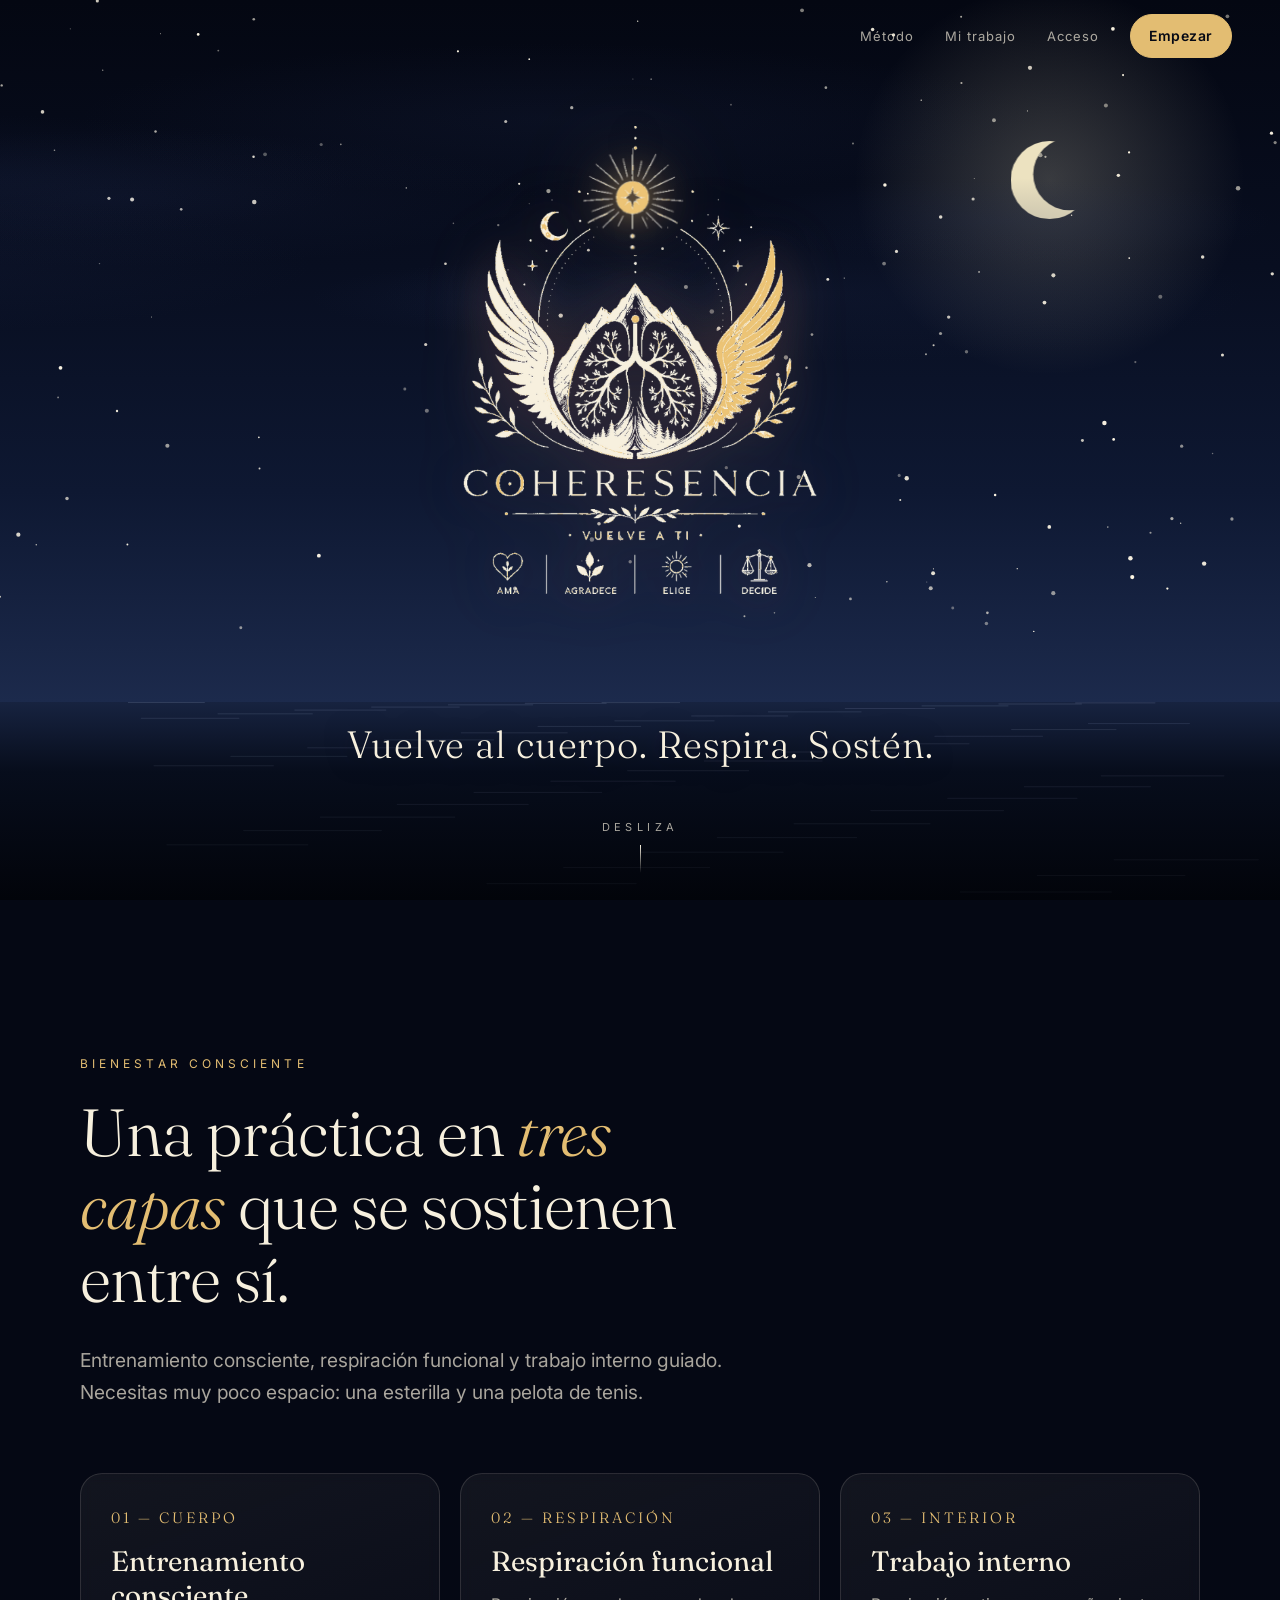
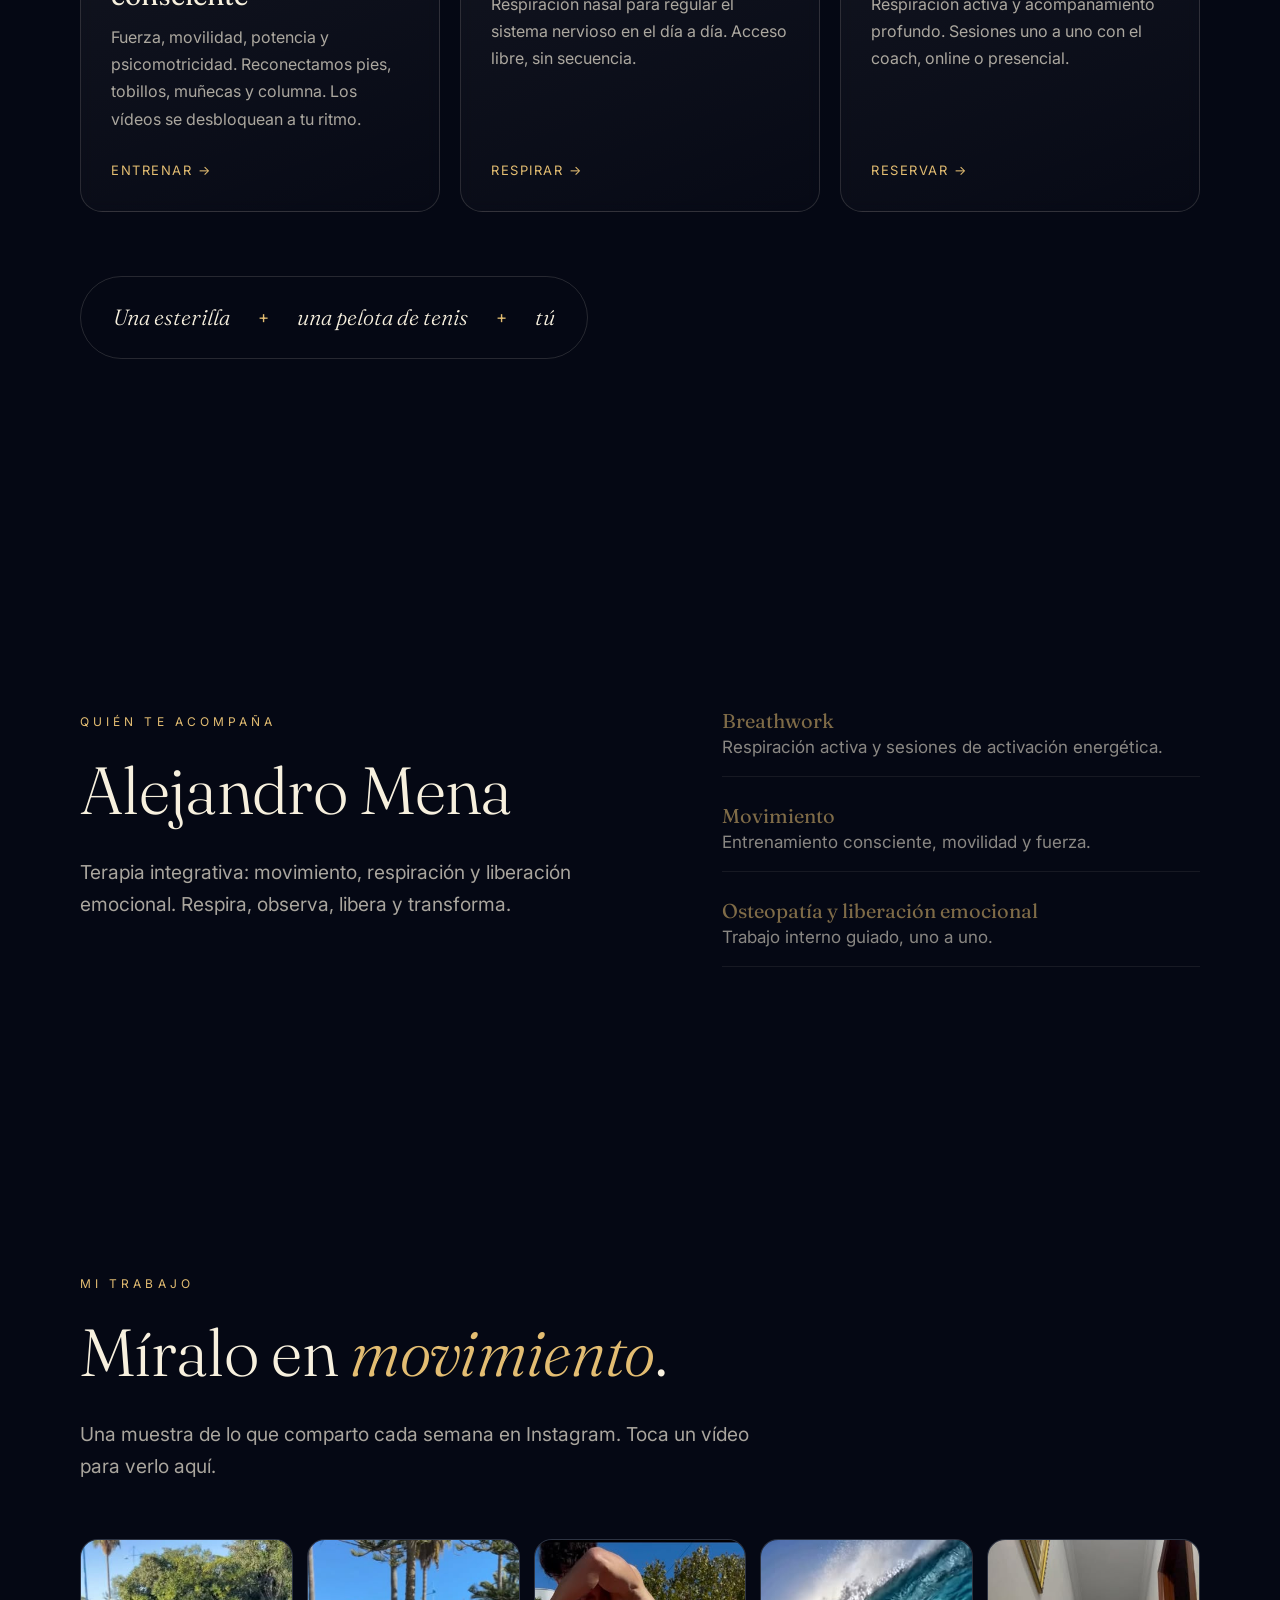
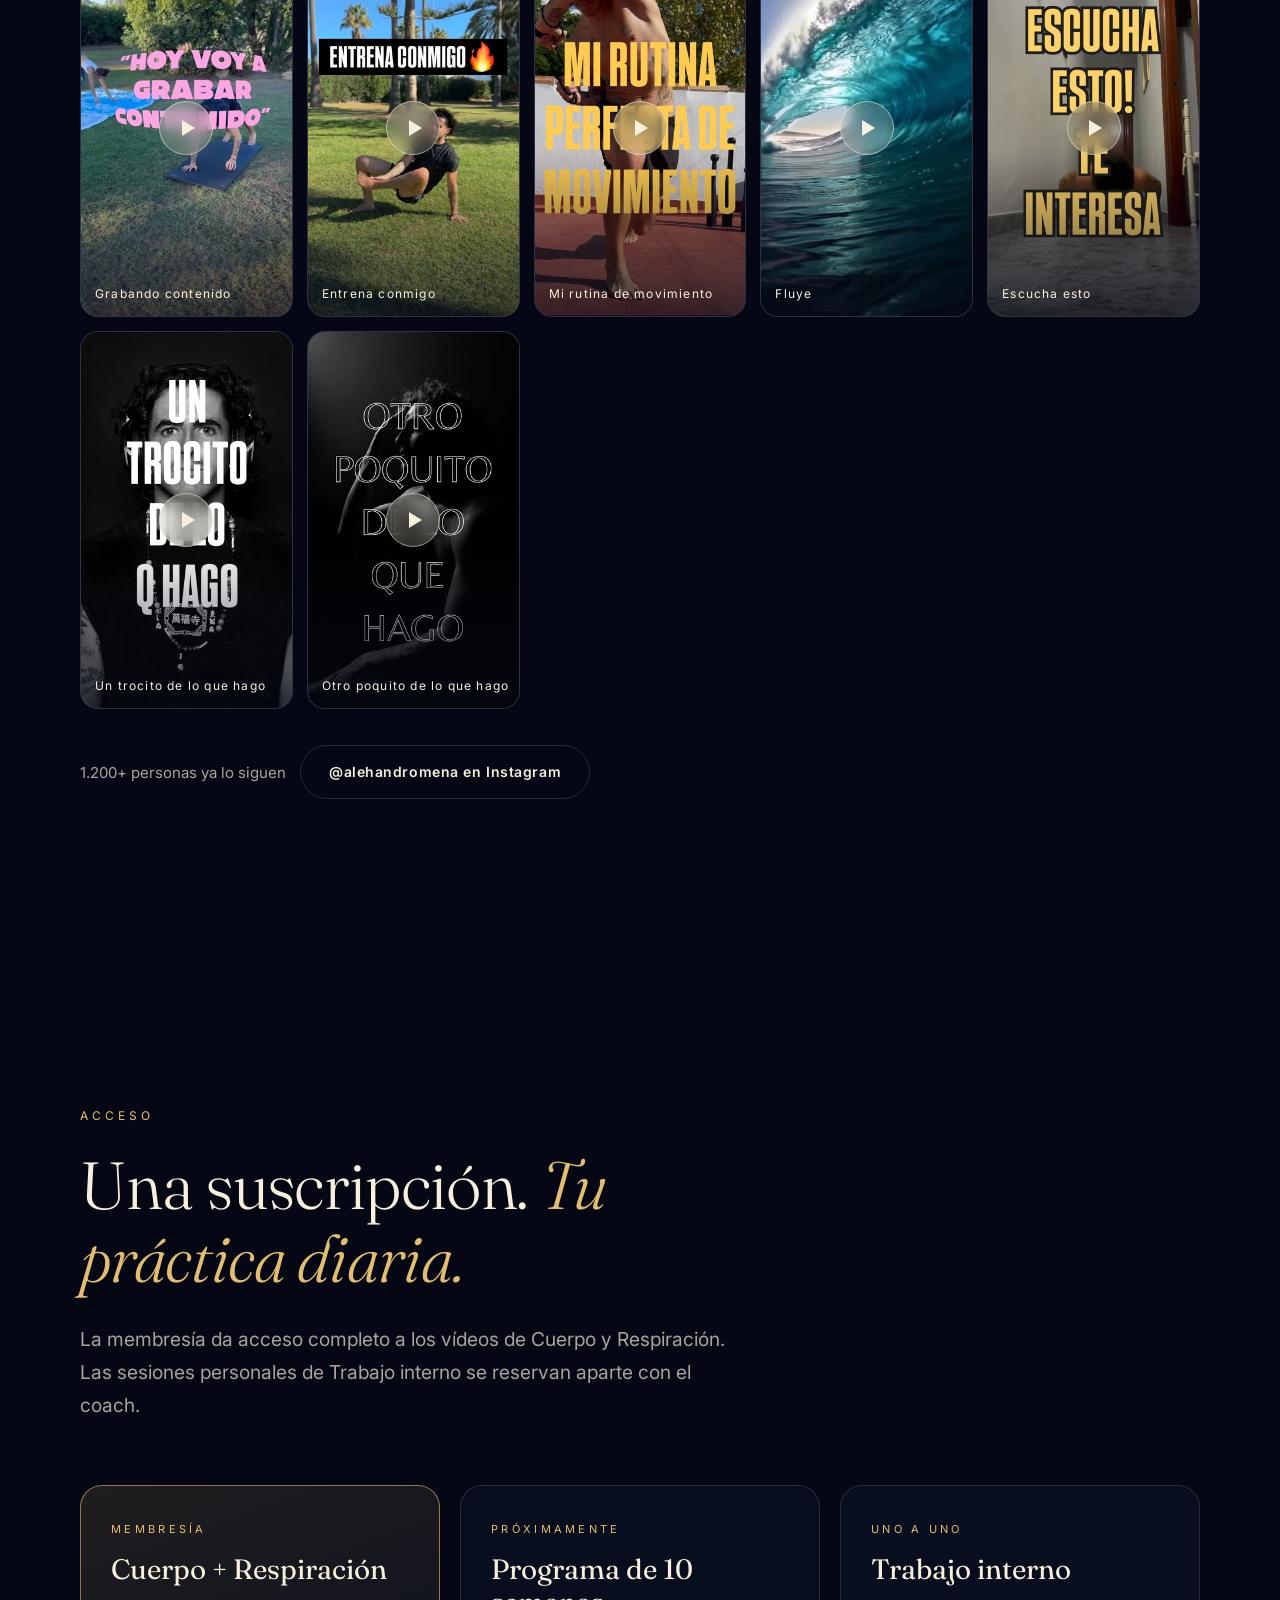
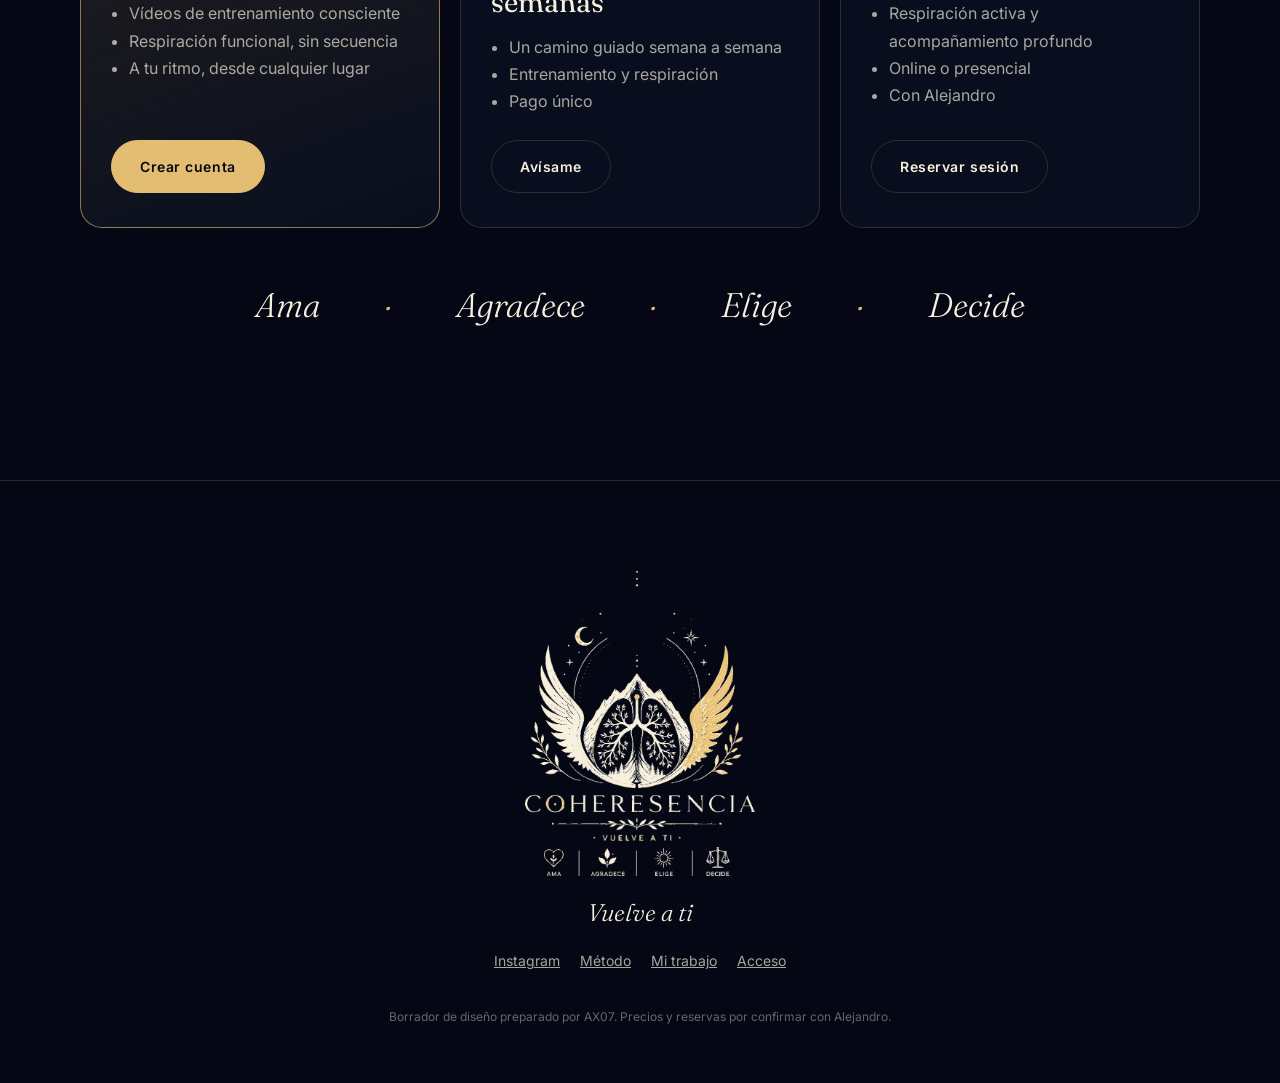
==== index.html @ 92cf07bf "Coheresencia landing page: night-to-sunrise hero, guiding star, reels, plans Co-Authored-By: Claude " ====
<!doctype html>
<html lang="es">
<head>
<meta charset="utf-8">
<meta name="viewport" content="width=device-width,initial-scale=1">
<title>COHERESENCIA · Movimiento, respiración y trabajo interno</title>
<meta name="description" content="Vuelve al cuerpo. Respira. Sostén. Una práctica integral en tres capas: entrenamiento consciente, respiración funcional y trabajo interno guiado, con Alejandro Mena.">
<meta property="og:title" content="COHERESENCIA · Vuelve a ti">
<meta property="og:description" content="Entrenamiento consciente, respiración funcional y trabajo interno guiado. Online y presencial.">
<meta property="og:image" content="media/logo.png">
<meta name="theme-color" content="#050814">
<link rel="icon" href="media/logo.png">
<link rel="preconnect" href="https://fonts.googleapis.com">
<link rel="preconnect" href="https://fonts.gstatic.com" crossorigin>
<link href="https://fonts.googleapis.com/css2?family=Fraunces:opsz,wght@9..144,300;9..144,400;9..144,500&family=Inter:wght@400;500;600&display=swap" rel="stylesheet">
<style>
:root{
  --ink:#050814; --ink2:#0c1428; --cream:#f7f0de; --mute:rgba(247,240,222,.68);
  --gold:#e3bd72; --sage:#8fa07a; --line:rgba(247,240,222,.14);
  --serif:'Fraunces',Georgia,serif; --sans:'Inter',system-ui,sans-serif;
}
*{box-sizing:border-box;margin:0}
html{scroll-behavior:smooth}
body{background:var(--ink);color:var(--cream);font:400 17px/1.7 var(--sans);-webkit-font-smoothing:antialiased}
a{color:inherit}
img{max-width:100%;display:block}
body::before{content:"";position:fixed;inset:0;z-index:-1;pointer-events:none;background:linear-gradient(rgba(5,8,20,0),rgba(5,8,20,.6) 62%,rgba(5,8,20,.8));opacity:var(--scrim,0)}
#sky{position:fixed;inset:0;width:100%;height:100%;z-index:-2;display:block}

/* ---------- header ---------- */
header{position:fixed;inset:0 0 auto 0;z-index:30;height:72px;display:flex;align-items:center;justify-content:flex-end;padding:0 clamp(16px,4vw,48px)}
header::before{content:"";position:absolute;inset:0 0 -80px 0;background:linear-gradient(rgba(5,8,20,.9),rgba(5,8,20,.72) 55%,rgba(5,8,20,0));opacity:var(--hd,0);pointer-events:none}
nav{position:relative;display:flex;gap:clamp(14px,2.4vw,34px);align-items:center;opacity:var(--hd,0);pointer-events:none}
.scrolled nav{pointer-events:auto}
nav a{font-size:13px;letter-spacing:.08em;text-decoration:none;color:var(--mute);transition:color .2s}
nav a:hover{color:var(--cream)}
nav .btn{color:var(--ink);padding:9px 18px}
.btn{display:inline-block;background:var(--gold);color:var(--ink);font-weight:600;font-size:14px;letter-spacing:.04em;padding:14px 28px;border-radius:99px;text-decoration:none;border:1px solid var(--gold);transition:transform .25s,background .25s}
.btn:hover{transform:translateY(-2px);background:#f0cf8c}
.btn.ghost{background:transparent;color:var(--cream);border-color:var(--line)}
.btn.ghost:hover{border-color:var(--cream);background:rgba(247,240,222,.06)}

/* ---------- the guiding star ---------- */
#roadmap{position:absolute;left:0;top:0;z-index:44;pointer-events:none}
#star{position:fixed;left:0;top:0;width:100px;height:100px;z-index:45;pointer-events:none;will-change:transform}
#star .core{width:100%;height:100%;filter:drop-shadow(0 0 14px rgba(255,205,120,.65)) drop-shadow(0 0 40px rgba(255,190,100,.35));animation:spin 90s linear infinite}
#star img{width:100%;height:100%}
@keyframes spin{to{transform:rotate(360deg)}}
#star[data-mode=breathe] .core{animation:sbreathe 4.6s ease-in-out infinite}
@keyframes sbreathe{0%,100%{transform:scale(.8);opacity:.8}50%{transform:scale(1.22);opacity:1}}
#star[data-mode=move] .core{animation:smove 2.6s ease-in-out infinite}
@keyframes smove{0%,100%{transform:translate(0,0) rotate(0)}25%{transform:translate(14px,-12px) rotate(16deg)}50%{transform:translate(0,-20px) rotate(0)}75%{transform:translate(-14px,-10px) rotate(-16deg)}}
#star[data-mode=vibrate] .core{animation:svib .14s linear infinite}
@keyframes svib{0%{transform:translate(0,0)}25%{transform:translate(2.5px,-2px)}50%{transform:translate(-2px,2.5px)}75%{transform:translate(2px,2px)}100%{transform:translate(-2.5px,-1.5px)}}
.layer,.plan{transition:border-color .5s,transform .5s,box-shadow .6s,background .6s}
.lit{border-color:rgba(227,189,114,.8)!important;box-shadow:0 0 70px rgba(227,189,114,.28),inset 0 0 50px rgba(227,189,114,.14);background:linear-gradient(160deg,rgba(227,189,114,.16),rgba(247,240,222,.03))!important;transform:translateY(-4px)}
.bio li{transition:color .4s,border-color .4s,padding-left .4s,opacity .4s;opacity:.55}
.bio li.on{opacity:1;border-color:rgba(227,189,114,.7);padding-left:12px}
.bio .nm{display:inline-block}
.reel .pv{position:absolute;inset:0;z-index:1;width:100%;height:100%;object-fit:cover;opacity:0;transition:opacity .4s}
.reel.on .pv{opacity:1}
.reel.on img{animation:kb 3s ease-in-out infinite alternate}
@keyframes kb{from{transform:scale(1.02) translate(0,0)}to{transform:scale(1.2) translate(-3%,-4%)}}
.reel.on{border-color:rgba(227,189,114,.8);box-shadow:0 0 50px rgba(227,189,114,.25)}
/* ---------- hero: logo moves from centre to top-left ---------- */
#brand{position:fixed;left:0;top:0;z-index:40;width:520px;aspect-ratio:1;transform-origin:0 0;will-change:transform;pointer-events:none}
#brand a{pointer-events:auto;display:block}
.scrolled #brand a{cursor:pointer}
.breath{animation:breathe 6s ease-in-out infinite alternate;filter:drop-shadow(0 4px 22px rgba(30,14,48,.55)) drop-shadow(0 0 40px rgba(255,190,120,.25))}
.breath img{width:100%;height:auto}
@keyframes breathe{from{transform:scale(.97)}to{transform:scale(1.025)}}
.hero-copy{position:fixed;left:0;right:0;bottom:max(3vh,env(safe-area-inset-bottom));z-index:20;text-align:center;padding:0 24px;opacity:var(--hero,1);pointer-events:none}
.hero-copy h1{font:300 clamp(22px,3vw,38px)/1.25 var(--serif);letter-spacing:.02em;text-shadow:0 2px 24px rgba(30,14,48,.5)}
.cue{margin-top:14px;height:20px;position:relative;font-size:12px;letter-spacing:.5em;text-transform:uppercase;color:var(--mute)}
.cue span{position:absolute;inset:0;opacity:0;animation:cue 12s ease-in-out infinite}
.cue span+span{animation-delay:6s}
@keyframes cue{0%,5%{opacity:0}20%,45%{opacity:1}55%,100%{opacity:0}}
.scroll-hint{margin-top:16px;font-size:11px;letter-spacing:.4em;text-transform:uppercase;color:var(--mute)}
.scroll-hint::after{content:"";display:block;width:1px;height:28px;margin:8px auto 0;background:linear-gradient(var(--cream),transparent);animation:drip 2.4s ease-in-out infinite}
@keyframes drip{0%{transform:scaleY(0);transform-origin:top}50%{transform:scaleY(1);transform-origin:top}51%{transform-origin:bottom}100%{transform:scaleY(0);transform-origin:bottom}}
.spacer{height:100vh}

/* ---------- sections ---------- */
section{position:relative;padding:clamp(80px,12vw,160px) clamp(20px,6vw,80px)}
.wrap{max-width:1120px;margin:0 auto}
.eyebrow{font-size:12px;letter-spacing:.34em;text-transform:uppercase;color:var(--gold);margin-bottom:22px}
h2{font:300 clamp(34px,5.2vw,68px)/1.1 var(--serif);letter-spacing:-.01em;max-width:16ch}
h2 em{font-style:italic;color:var(--gold)}
.lede{margin-top:28px;max-width:56ch;font-size:clamp(17px,1.5vw,20px);color:var(--mute)}
.rv{opacity:0;transform:translateY(28px);transition:opacity 1s ease,transform 1s ease}
.rv.in{opacity:1;transform:none}

.layers{display:grid;grid-template-columns:repeat(3,1fr);gap:20px;margin-top:64px}
.layer{border:1px solid var(--line);border-radius:22px;padding:34px 30px 30px;background:linear-gradient(160deg,rgba(247,240,222,.06),rgba(247,240,222,.01));backdrop-filter:blur(6px);display:flex;flex-direction:column;transition:border-color .3s,transform .4s}
.layer:hover{border-color:rgba(227,189,114,.55);transform:translateY(-6px)}
.layer .n{font:300 15px var(--serif);letter-spacing:.2em;color:var(--gold)}
.layer h3{font:400 28px/1.2 var(--serif);margin:18px 0 12px}
.layer p{color:var(--mute);font-size:16px;flex:1}
.layer a{margin-top:26px;font-size:13px;letter-spacing:.12em;text-transform:uppercase;text-decoration:none;color:var(--gold)}
.layer a:hover{text-decoration:underline;text-underline-offset:6px}

.setup{display:flex;gap:28px;flex-wrap:wrap;align-items:center;margin-top:64px;padding:26px 32px;border:1px solid var(--line);border-radius:99px;max-width:max-content}
.setup span{font:300 italic 22px var(--serif);color:var(--cream)}
.setup i{font-style:normal;color:var(--gold)}

.reels{display:grid;grid-template-columns:repeat(auto-fill,minmax(190px,1fr));gap:14px;margin-top:56px}
.reel{position:relative;aspect-ratio:9/16;border-radius:18px;overflow:hidden;border:1px solid var(--line);background:var(--ink2);cursor:pointer;padding:0;color:inherit;font:inherit}
.reel img{width:100%;height:100%;object-fit:cover;transition:transform .8s ease,filter .4s}
.reel:hover img{transform:scale(1.06);filter:brightness(1.1)}
.reel::after{content:"";position:absolute;inset:0;background:linear-gradient(transparent 55%,rgba(5,8,20,.7))}
.reel .play{position:absolute;z-index:2;left:50%;top:50%;width:54px;height:54px;margin:-27px 0 0 -27px;border-radius:50%;background:rgba(247,240,222,.18);backdrop-filter:blur(8px);border:1px solid rgba(247,240,222,.5);display:grid;place-items:center}
.reel .play::before{content:"";margin-left:4px;border-style:solid;border-width:8px 0 8px 13px;border-color:transparent transparent transparent var(--cream)}
.reel small{position:absolute;z-index:2;left:14px;bottom:12px;font-size:12px;letter-spacing:.1em;color:var(--cream)}
.ig-link{margin-top:36px;display:flex;gap:14px;flex-wrap:wrap;align-items:center;color:var(--mute);font-size:15px}
dialog{border:0;background:var(--ink2);padding:0;border-radius:18px;max-width:min(94vw,420px);width:100%;overflow:hidden;color:var(--cream)}
dialog::backdrop{background:rgba(5,8,20,.82);backdrop-filter:blur(6px)}
dialog iframe{width:100%;height:min(78vh,720px);border:0;background:#000;display:block}
dialog .bar{display:flex;justify-content:space-between;align-items:center;padding:10px 16px;font-size:13px}
dialog button{background:none;border:0;color:var(--cream);font-size:22px;cursor:pointer}

.plans{display:grid;grid-template-columns:repeat(3,1fr);gap:20px;margin-top:64px}
.plan{border:1px solid var(--line);border-radius:22px;padding:34px 30px;display:flex;flex-direction:column;gap:14px;background:rgba(12,20,40,.5)}
.plan.main{border-color:rgba(227,189,114,.6);background:linear-gradient(160deg,rgba(227,189,114,.12),rgba(12,20,40,.55))}
.plan h3{font:400 28px/1.2 var(--serif)}
.plan p,.plan li{color:var(--mute);font-size:16px}
.plan ul{padding-left:18px;flex:1}
.plan .tag{font-size:11px;letter-spacing:.3em;text-transform:uppercase;color:var(--gold)}
.plan .btn{align-self:flex-start;margin-top:10px}

.values{display:flex;justify-content:center;gap:clamp(18px,5vw,64px);flex-wrap:wrap;margin-top:56px;font:300 italic clamp(22px,3vw,34px) var(--serif);color:var(--cream)}
.values span:not(:last-child)::after{content:"·";margin-left:clamp(18px,5vw,64px);color:var(--gold)}
.bio{display:grid;grid-template-columns:1fr 1fr;gap:clamp(30px,6vw,90px);align-items:center}
.bio ul{list-style:none;padding:0 0 0 44px;margin-top:28px;display:grid;gap:12px}
.bio li{padding:14px 0;border-bottom:1px solid var(--line);color:var(--cream)}
.bio li b{font:400 20px var(--serif);display:block;color:var(--gold);font-weight:400}

footer{padding:90px 24px 56px;text-align:center;border-top:1px solid var(--line);color:var(--mute);font-size:14px}
footer img{width:min(230px,62vw);height:auto;margin:0 auto 22px}
footer .tag{font:300 italic 24px var(--serif);color:var(--cream);margin-bottom:22px}
footer a{margin:0 10px}
footer .demo{margin-top:34px;font-size:12px;opacity:.6}

@media(max-width:700px){
  body{font-size:16px}
  header{height:60px}
  section{padding:76px 20px}
  h2{font-size:clamp(32px,9.4vw,44px)}
  .lede{margin-top:20px}
  .layers,.plans{margin-top:40px;gap:14px}
  .layer,.plan{padding:26px 22px}
  .layer h3,.plan h3{font-size:25px}
  .setup{margin-top:40px;padding:22px 24px;gap:6px 14px}
  .setup span{font-size:19px}
  .reels{grid-template-columns:repeat(2,minmax(0,1fr));gap:10px;margin-top:36px}
  .reel small{left:10px;bottom:9px;font-size:11px}
  .reel .play{width:44px;height:44px;margin:-22px 0 0 -22px}
  .ig-link{flex-direction:column;align-items:flex-start}
  .values{gap:6px 22px;margin-top:40px}
  .values span:not(:last-child)::after{margin-left:22px}
  .bio{gap:24px}
  .bio h2{max-width:none;white-space:nowrap}
  .btn{padding:13px 24px}
  nav .btn{padding:8px 16px;font-size:13px}
  dialog{max-width:94vw}
  dialog iframe{height:min(74svh,700px)}
}
@media(max-width:860px){
  .layers,.plans,.bio{grid-template-columns:1fr}
  nav a:not(.btn){display:none}
  .setup{border-radius:26px}
}
@media(prefers-reduced-motion:reduce){
  #star .core,#star[data-mode] .core,.reel.on img,.breath,.cue span,.scroll-hint::after{animation:none}
  .cue span:first-child{opacity:1}
  .rv{opacity:1;transform:none;transition:none}
  html{scroll-behavior:auto}
}
</style>
</head>
<body>
<canvas id="sky" aria-hidden="true"></canvas>

<header>
  <nav aria-label="Principal">
    <a href="#metodo">Método</a>
    <a href="#trabajo">Mi trabajo</a>
    <a href="#acceso">Acceso</a>
    <a class="btn" href="#acceso">Empezar</a>
  </nav>
</header>

<div id="brand"><a href="#top" aria-label="Coheresencia, inicio"><div class="breath"><img src="media/logo-mark.png" alt="Coheresencia: pulmones con alas sobre una montaña, vuelve a ti" width="633" height="840"></div></a></div>

<div id="star" aria-hidden="true"><div class="core"><img src="media/star.png" alt="" width="256" height="256"></div></div>

<div class="hero-copy">
  <h1>Vuelve al cuerpo. Respira. Sostén.</h1>
  <div class="cue" aria-hidden="true"><span>Inhala</span><span>Exhala</span></div>
  <div class="scroll-hint">Desliza</div>
</div>

<main id="top">
<div class="spacer"></div>

<section id="metodo">
  <div class="wrap">
    <p class="eyebrow rv">Bienestar consciente</p>
    <h2 class="rv">Una práctica en <em>tres capas</em> que se sostienen entre sí.</h2>
    <p class="lede rv">Entrenamiento consciente, respiración funcional y trabajo interno guiado. Necesitas muy poco espacio: una esterilla y una pelota de tenis.</p>

    <div class="layers">
      <article class="layer rv"><span class="n">01 — CUERPO</span><h3>Entrenamiento consciente</h3><p>Fuerza, movilidad, potencia y psicomotricidad. Reconectamos pies, tobillos, muñecas y columna. Los vídeos se desbloquean a tu ritmo.</p><a href="#acceso">Entrenar →</a></article>
      <article class="layer rv"><span class="n">02 — RESPIRACIÓN</span><h3>Respiración funcional</h3><p>Respiración nasal para regular el sistema nervioso en el día a día. Acceso libre, sin secuencia.</p><a href="#acceso">Respirar →</a></article>
      <article class="layer rv"><span class="n">03 — INTERIOR</span><h3>Trabajo interno</h3><p>Respiración activa y acompañamiento profundo. Sesiones uno a uno con el coach, online o presencial.</p><a href="#acceso">Reservar →</a></article>
    </div>

    <div class="setup rv"><span>Una esterilla</span><i>+</i><span>una pelota de tenis</span><i>+</i><span>tú</span></div>
  </div>
</section>

<section id="quien">
  <div class="wrap bio">
    <div>
      <p class="eyebrow rv">Quién te acompaña</p>
      <h2 class="rv"><span class="nm">Alejandro Mena</span></h2>
      <p class="lede rv">Terapia integrativa: movimiento, respiración y liberación emocional. Respira, observa, libera y transforma.</p>
    </div>
    <ul class="rv">
      <li><b>Breathwork</b>Respiración activa y sesiones de activación energética.</li>
      <li><b>Movimiento</b>Entrenamiento consciente, movilidad y fuerza.</li>
      <li><b>Osteopatía y liberación emocional</b>Trabajo interno guiado, uno a uno.</li>
    </ul>
  </div>
</section>

<section id="trabajo">
  <div class="wrap">
    <p class="eyebrow rv">Mi trabajo</p>
    <h2 class="rv">Míralo en <em>movimiento</em>.</h2>
    <p class="lede rv">Una muestra de lo que comparto cada semana en Instagram. Toca un vídeo para verlo aquí.</p>
    <div class="reels rv" id="reels"></div>
    <p class="ig-link rv">1.200+ personas ya lo siguen <a class="btn ghost" href="https://www.instagram.com/alehandromena" target="_blank" rel="noopener">@alehandromena en Instagram</a></p>
  </div>
</section>

<section id="acceso">
  <div class="wrap">
    <p class="eyebrow rv">Acceso</p>
    <h2 class="rv">Una suscripción. <em>Tu práctica diaria.</em></h2>
    <p class="lede rv">La membresía da acceso completo a los vídeos de Cuerpo y Respiración. Las sesiones personales de Trabajo interno se reservan aparte con el coach.</p>
    <div class="plans">
      <article class="plan main rv"><span class="tag">Membresía</span><h3>Cuerpo + Respiración</h3><ul><li>Vídeos de entrenamiento consciente</li><li>Respiración funcional, sin secuencia</li><li>A tu ritmo, desde cualquier lugar</li></ul><p><!-- TEMPLATE: precio por confirmar con Alejandro --></p><a class="btn" href="https://ig.me/m/alehandromena" target="_blank" rel="noopener">Crear cuenta</a></article>
      <article class="plan rv"><span class="tag">Próximamente</span><h3>Programa de 10 semanas</h3><ul><li>Un camino guiado semana a semana</li><li>Entrenamiento y respiración</li><li>Pago único</li></ul><a class="btn ghost" href="https://ig.me/m/alehandromena" target="_blank" rel="noopener">Avísame</a></article>
      <article class="plan rv"><span class="tag">Uno a uno</span><h3>Trabajo interno</h3><ul><li>Respiración activa y acompañamiento profundo</li><li>Online o presencial</li><li>Con Alejandro</li></ul><a class="btn ghost" href="https://ig.me/m/alehandromena" target="_blank" rel="noopener">Reservar sesión</a></article>
    </div>
    <div class="values rv"><span>Ama</span><span>Agradece</span><span>Elige</span><span>Decide</span></div>
  </div>
</section>

<footer>
  <img id="footlogo" src="media/logo-mark.png" alt="Coheresencia" width="633" height="840" loading="lazy">
  <p class="tag">Vuelve a ti</p>
  <p><a href="https://www.instagram.com/alehandromena" target="_blank" rel="noopener">Instagram</a><a href="#metodo">Método</a><a href="#trabajo">Mi trabajo</a><a href="#acceso">Acceso</a></p>
  <p class="demo">Borrador de diseño preparado por AX07. Precios y reservas por confirmar con Alejandro.</p>
</footer>
</main>

<dialog id="player"><div class="bar"><span>Instagram</span><button aria-label="Cerrar">×</button></div><iframe title="Vídeo de Instagram" allowfullscreen loading="lazy"></iframe></dialog>

<script>
(() => {
  const $ = (s) => document.querySelector(s);
  const clamp = (v, a = 0, b = 1) => Math.min(b, Math.max(a, v));
  const lerp = (a, b, t) => a + (b - a) * t;
  const ease = (t) => t * t * (3 - 2 * t);
  const reduce = matchMedia('(prefers-reduced-motion:reduce)').matches;

  /* ---------- reels (Instagram: alehandromena) ---------- */
  const REELS = [
    ['Dd4A6otIHMg', 'Grabando contenido'], ['DdorV83I_Pq', 'Entrena conmigo'], ['Dfu8ma-oi-x', 'Mi rutina de movimiento'],
    ['DeNN-wsownb', 'Fluye'], ['Df5NQCkRSzo', 'Escucha esto'], ['Df0EKeyofXe', 'Un trocito de lo que hago'], ['Df-aRRmxvif', 'Otro poquito de lo que hago']
  ];
  $('#reels').innerHTML = REELS.map(([id, t]) => `<button class="reel" data-id="${id}" aria-label="Ver: ${t}"><img src="media/ig-${id}.jpg" alt="" loading="lazy"><span class="play"></span><small>${t}</small></button>`).join('');
  const dlg = $('#player'), frame = dlg.querySelector('iframe');
  $('#reels').addEventListener('click', (e) => { const b = e.target.closest('.reel'); if (!b) return; frame.src = `https://www.instagram.com/reel/${b.dataset.id}/embed`; dlg.showModal(); });
  dlg.addEventListener('close', () => { frame.src = 'about:blank'; });
  dlg.addEventListener('click', (e) => { if (e.target === dlg || e.target.closest('button')) dlg.close(); });

  /* ---------- reveal ---------- */
  const io = new IntersectionObserver((es) => es.forEach((e) => e.isIntersecting && (e.target.classList.add('in'), io.unobserve(e.target))), { threshold: .15 });
  document.querySelectorAll('.rv').forEach((el) => io.observe(el));

  /* ---------- sky: sunset to night, driven by scroll ---------- */
  const cv = $('#sky'), cx = cv.getContext('2d');
  const NIGHT = [[4, 7, 18], [8, 14, 32], [14, 24, 50], [28, 42, 76]];
  const DAWN = [[28, 44, 100], [96, 88, 150], [224, 126, 128], [255, 188, 118]];
  const mixc = (a, b, t) => a.map((v, i) => Math.round(lerp(v, b[i], t)));
  const rgb = (c, a = 1) => `rgba(${c[0]},${c[1]},${c[2]},${a})`;
  let W, H, seed = 7, moon;
  const rnd = () => (seed = (seed * 16807) % 2147483647) / 2147483647;
  const stars = Array.from({ length: 160 }, () => ({ x: rnd(), y: rnd() * .72, r: rnd() * 1.2 + .3, f: rnd() * 6 }));
  const clouds = Array.from({ length: 7 }, () => ({ x: rnd(), y: .1 + rnd() * .45, s: .5 + rnd() * .9, v: .004 + rnd() * .008 }));
  function size() { const d = innerWidth < 700 ? 1 : Math.min(devicePixelRatio || 1, 1.5); W = cv.width = innerWidth * d; H = cv.height = innerHeight * d; }

  function sky(p, t) {
    const hz = H * .78, r = Math.min(W, H) * .07, pe = ease(clamp(p / .85));
    const cols = NIGHT.map((c, i) => mixc(c, DAWN[i], pe));
    const g = cx.createLinearGradient(0, 0, 0, hz);
    [0, .38, .7, 1].forEach((s, i) => g.addColorStop(s, rgb(cols[i])));
    cx.fillStyle = g; cx.fillRect(0, 0, W, hz + 1);

    const star = 1 - clamp((p - .15) / .55);
    if (star > 0) stars.forEach((s) => { cx.fillStyle = `rgba(255,248,230,${star * (.35 + .65 * Math.abs(Math.sin(t * .0008 + s.f)))})`; cx.beginPath(); cx.arc(s.x * W, s.y * H, s.r * (W / 1400 + .6), 0, 6.3); cx.fill(); });

    // sun sinks below the horizon
    const sy = lerp(hz + r * 2.6, hz - r * 1.5, pe), sunA = clamp((p - .12) / .4);
    if (sunA > 0) {
      const glow = cx.createRadialGradient(W / 2, sy, r * .4, W / 2, sy, r * 9);
      glow.addColorStop(0, `rgba(255,200,120,${.75 * sunA})`); glow.addColorStop(.35, `rgba(255,130,100,${.3 * sunA})`); glow.addColorStop(1, 'rgba(255,120,100,0)');
      cx.fillStyle = glow; cx.fillRect(0, 0, W, hz);
      cx.save(); cx.beginPath(); cx.rect(0, 0, W, hz); cx.clip();
      cx.fillStyle = `rgba(255,226,160,${sunA})`; cx.beginPath(); cx.arc(W / 2, sy, r, 0, 6.3); cx.fill(); cx.restore();
    }

    // moon (crescent, like the logo)
    const mo = 1 - clamp((p - .1) / .55);
    if (mo > 0) {
      const mx = W * .82, my = H * .2, mr = r * .62;
      const mg = cx.createRadialGradient(mx, my, 0, mx, my, mr * 5); mg.addColorStop(0, `rgba(235,225,190,${.22 * mo})`); mg.addColorStop(1, 'rgba(235,225,190,0)');
      cx.fillStyle = mg; cx.fillRect(mx - mr * 5, my - mr * 5, mr * 10, mr * 10);
      if (!moon || moon.width !== Math.ceil(mr * 2)) { moon = document.createElement('canvas'); moon.width = moon.height = Math.ceil(mr * 2); const m = moon.getContext('2d'); m.fillStyle = '#f7ecc8'; m.beginPath(); m.arc(mr, mr, mr, 0, 6.3); m.fill(); m.globalCompositeOperation = 'destination-out'; m.beginPath(); m.arc(mr * 1.5, mr * .85, mr * .92, 0, 6.3); m.fill(); }
      cx.globalAlpha = .95 * mo; cx.drawImage(moon, mx - mr, my - mr); cx.globalAlpha = 1;
    }

    // clouds, warm at sunset, dim at night
    clouds.forEach((c) => {
      const x = ((c.x + t * c.v * .0001) % 1.4 - .2) * W, y = c.y * hz, w = W * .28 * c.s, cc = mixc([34, 46, 84], [255, 165, 140], pe);
      const cg = cx.createRadialGradient(0, 0, 0, 0, 0, w); cg.addColorStop(0, rgb(cc, .16 + .16 * pe)); cg.addColorStop(1, rgb(cc, 0));
      cx.save(); cx.translate(x, y); cx.scale(1, .16); cx.fillStyle = cg; cx.beginPath(); cx.arc(0, 0, w, 0, 6.3); cx.fill(); cx.restore();
    });

    // sea
    const sg = cx.createLinearGradient(0, hz, 0, H);
    sg.addColorStop(0, rgb(mixc(cols[3], [6, 8, 22], .22))); sg.addColorStop(.35, rgb(mixc(cols[2], [3, 5, 14], .6))); sg.addColorStop(1, rgb(mixc([2, 4, 10], [14, 16, 40], pe)));
    cx.fillStyle = sg; cx.fillRect(0, hz, W, H - hz);
    const refl = sunA * clamp(1 - (sy - hz + r * 2.6) / (r * 5));
    for (let i = 0; i < 46; i++) {
      const k = i / 46, y = hz + k * k * (H - hz), wv = r * (1.4 + k * 5) * (.55 + .45 * Math.sin(t * .0016 + i * 1.7));
      cx.fillStyle = `rgba(255,190,120,${(.5 - k * .45) * Math.max(refl, 0)})`; cx.fillRect(W / 2 - wv / 2, y, wv, 1 + k * 3);
      cx.fillStyle = `rgba(200,215,255,${.04 + .1 * (1 - pe) * (1 - k)})`; cx.fillRect(W * (.1 + ((i * .37) % .8)), y, W * .06 * (1 + k), 1);
    }
  }

  /* ---------- logo travels to the top-left ---------- */
  const AR = .7535, FX = .4865, FY = .164, SF = .3129; // logo-mark: width/height, star centre and star size as fractions of the logo
  const brand = $('#brand'), root = document.documentElement;
  const B = { x: 0, y: 0, w: 300 };
  function layout() {
    const vw = innerWidth, vh = innerHeight, p = clamp(scrollY / (vh * .85)), e = ease(p);
    const w0 = Math.min(vw * .8, vh * .52 * AR), w1 = vw < 700 ? 92 : 124;
    B.w = lerp(w0, w1, e); B.x = lerp((vw - w0) / 2, 10, e); B.y = lerp(vh * .4 - w0 / AR / 2, 6, e);
    brand.style.transform = `translate(${B.x}px,${B.y}px) scale(${B.w / 520})`;
    root.style.setProperty('--hero', clamp(1 - p * 2.6));
    root.style.setProperty('--scrim', clamp((p - .45) / .5));
    root.style.setProperty('--hd', clamp((p - .55) / .4));
    document.body.classList.toggle('scrolled', p > .6);
    return p;
  }

  /* ---------- the guiding star: it falls from the logo and follows a road through the page ---------- */
  const SHOW_PATH = location.search.includes('path'); // the dotted roadmap is hidden; open the page with ?path to see it again
  const starEl = $('#star'), cards = [...document.querySelectorAll('.layer')], plans = [...document.querySelectorAll('.plan')];
  const bioLis = [...document.querySelectorAll('.bio li')], reelEls = [...document.querySelectorAll('.reel')];
  const footLogo = $('#footlogo'), MODES = ['breathe', 'move', 'vibrate'];
  let lastScroll = 0, WP = [], road;
  const dr = (el) => { let x = 0, y = 0, e = el; while (e) { x += e.offsetLeft; y += e.offsetTop; e = e.offsetParent; } return { x, y, w: el.offsetWidth, h: el.offsetHeight }; }; // page coordinates, ignores transforms

  // The road: a list of stops. s = scroll position where the star reaches the stop, (x, y) = where it is on the page.
  function build() {
    const vw = innerWidth, vh = innerHeight, small = vw < 700, d = small ? 44 : 56, maxS = Math.max(0, document.documentElement.scrollHeight - vh);
    const w0 = Math.min(vw * .8, vh * .52 * AR), dock = { x: (vw - w0) / 2 + FX * w0, y: vh * .4 - w0 / AR / 2 + FY * w0 / AR, d: w0 * SF };
    const W = [{ s: 0, x: dock.x, y: dock.y, d: dock.d, label: 'Logo' }];
    const push = (o) => W.push({ ...o, s: Math.max(o.s, W[W.length - 1].s + 90) });
    push({ s: vh * .3, x: dock.x, y: vh * .3 + vh * .58, d, label: 'Caída' });
    const m = dr($('#metodo h2'));
    push({ s: m.y - vh * .4, x: vw - (small ? 30 : 64), y: m.y - vh * .4 + vh * .4, d, label: 'Intro' });
    const stops = (els, label, f) => els.forEach((el, i) => { const g = dr(el); push({ s: g.y + g.h / 2 - vh * .5, ...f(g, i), y: g.y + g.h / 2, label: label(i) }); });
    stops(cards, (i) => ['Cuerpo', 'Respiración', 'Interior'][i], (g, i) => ({ x: g.x + g.w - 34, d: d * .9, card: i }));
    stops(bioLis, (i) => ['Breathwork', 'Movimiento', 'Osteopatía'][i], (g, i) => ({ x: g.x - 22, d: d * 1.1, bio: i }));
    stops(reelEls, (i) => 'Reel ' + (i + 1), (g, i) => ({ x: g.x + g.w - 32, d: d * 1.05, reel: i }));
    stops(plans, (i) => ['Membresía', 'Programa', '1 a 1'][i], (g, i) => ({ x: g.x + g.w - 34, d: d * .9, plan: i }));
    const fl = dr(footLogo), fy = fl.y + FY * fl.h;
    push({ s: fy - vh * .45, x: fl.x + FX * fl.w, y: fy, d: fl.w * SF, label: 'Footer' });
    for (let i = W.length - 1; i > 0; i--) { W[i].s = Math.min(W[i].s, maxS); W[i - 1].s = Math.min(W[i - 1].s, W[i].s - 50); }
    WP = W; road = null;
    if (SHOW_PATH) drawRoad(vw, vh);
  }
  const seg = (a, b) => { const k = (b.y - a.y) * .55; return [a.x, a.y, a.x, a.y + k, b.x, b.y - k, b.x, b.y]; }; // S-curve with vertical tangents
  const bez = (c, t) => { const u = 1 - t; return [u * u * u * c[0] + 3 * u * u * t * c[2] + 3 * u * t * t * c[4] + t * t * t * c[6], u * u * u * c[1] + 3 * u * u * t * c[3] + 3 * u * t * t * c[5] + t * t * t * c[7]]; };
  function pathAt(s) {
    let i = 0; while (i < WP.length - 2 && s > WP[i + 1].s) i++;
    const a = WP[i], b = WP[i + 1], t = clamp((s - a.s) / (b.s - a.s)), u = t * t * (3 - 2 * t); // smoothstep: it lingers at each stop
    const [x, y] = bez(seg(a, b), u); return { x, y, d: lerp(a.d, b.d, u) };
  }
  function drawRoad(vw, vh) {
    let el = $('#roadmap'); if (!el) { el = document.createElementNS('http://www.w3.org/2000/svg', 'svg'); el.id = 'roadmap'; document.body.append(el); }
    const h = document.documentElement.scrollHeight; el.setAttribute('width', document.documentElement.clientWidth); el.setAttribute('height', h);
    const dd = WP.slice(0, -1).map((a, i) => { const c = seg(a, WP[i + 1]); return (i ? '' : `M${c[0]},${c[1]}`) + `C${c.slice(2).join(',')}`; }).join('');
    el.innerHTML = `<path d="${dd}" fill="none" stroke="#e3bd72" stroke-width="2" stroke-dasharray="7 7" opacity=".85"/>` + WP.map((w, i) => `<circle cx="${w.x}" cy="${w.y}" r="7" fill="#050814" stroke="#e3bd72" stroke-width="2"/><text x="${Math.min(w.x + 12, vw - 90)}" y="${w.y - 10}" fill="#e3bd72" stroke="#050814" stroke-width="3" paint-order="stroke" font-size="13" font-family="Inter,sans-serif">${i + 1} · ${w.label}</text>`).join('');
  }

  function active(s) { // the stop the star is resting on, if any
    let k = 0; WP.forEach((w, i) => { if (Math.abs(w.s - s) < Math.abs(WP[k].s - s)) k = i; });
    const gap = Math.min(...[WP[k - 1], WP[k + 1]].filter(Boolean).map((n) => Math.abs(n.s - WP[k].s)));
    return Math.abs(WP[k].s - s) < Math.min(innerHeight * .28, gap / 2 + 30) ? WP[k] : {};
  }

  // after the user stops on a reel for a moment it plays a 3-second loop (media/reel-<id>.mp4 if it exists, otherwise a slow zoom of its cover)
  let activeReel = -1;
  function preview(i) {
    reelEls.forEach((r, k) => {
      const go = k === i; r.classList.toggle('on', go);
      if (go && !r.querySelector('.pv')) {
        const v = document.createElement('video'); v.className = 'pv'; v.muted = v.loop = v.playsInline = true; v.preload = 'none'; v.src = `media/reel-${r.dataset.id}.mp4`;
        v.addEventListener('timeupdate', () => { if (v.currentTime > 3) v.currentTime = 0; }); v.addEventListener('error', () => v.remove()); r.prepend(v);
      }
      const v = r.querySelector('.pv'); if (v) go ? v.play().catch(() => {}) : v.pause();
    });
  }

  // the star is a spring chasing its point on the road: it swings and settles by itself instead of being glued to the scroll
  const S = { x: 0, y: 0, vx: 0, vy: 0, d: 100, init: false };
  let prev = 0;
  function star(t, snap) {
    const dt = Math.min((t - prev) / 1000 || .016, .05); prev = t;
    const s = scrollY, a = pathAt(s), tx = a.x + Math.cos(t / 1100) * 2, ty = a.y - s + Math.sin(t / 900) * 3;
    if (!S.init || snap) Object.assign(S, { x: tx, y: ty, vx: 0, vy: 0, d: a.d, init: true });
    else {
      for (let n = 0; n < 4; n++) { const h = dt / 4; S.vx += ((tx - S.x) * 90 - S.vx * 13) * h; S.vy += ((ty - S.y) * 90 - S.vy * 13) * h; S.x += S.vx * h; S.y += S.vy * h; }
      S.d = lerp(S.d, a.d, 1 - Math.exp(-dt / .15));
    }
    starEl.style.transform = `translate(${S.x - 50}px,${S.y - 50}px) scale(${S.d / 100})`;
    const w = active(s);
    cards.forEach((c, i) => c.classList.toggle('lit', w.card === i)); plans.forEach((c, i) => c.classList.toggle('lit', w.plan === i));
    bioLis.forEach((li, i) => li.classList.toggle('on', w.bio === i));
    const mode = w.bio >= 0 && w.bio != null ? MODES[w.bio] : ''; if (starEl.dataset.mode !== mode) starEl.dataset.mode = mode;
    const want = w.reel != null && t - lastScroll > 450 ? w.reel : -1;
    if (want !== activeReel) { activeReel = want; preview(want); }
  }

  let p = layout(), raf;
  function tick(t) { sky(p, t); star(t); raf = requestAnimationFrame(tick); }
  const still = () => { sky(p, 0); star(0, true); };
  build(); document.fonts && document.fonts.ready.then(build); addEventListener('load', build); new ResizeObserver(build).observe(document.body);
  size(); addEventListener('resize', () => { size(); p = layout(); build(); if (reduce) still(); });
  addEventListener('scroll', () => { p = clamp(scrollY / (innerHeight * .85)); layout(); lastScroll = performance.now(); if (reduce) still(); }, { passive: true });
  document.addEventListener('visibilitychange', () => { cancelAnimationFrame(raf); if (!document.hidden && !reduce) raf = requestAnimationFrame(tick); });
  reduce ? still() : (raf = requestAnimationFrame(tick));
})();
</script>
</body>
</html>
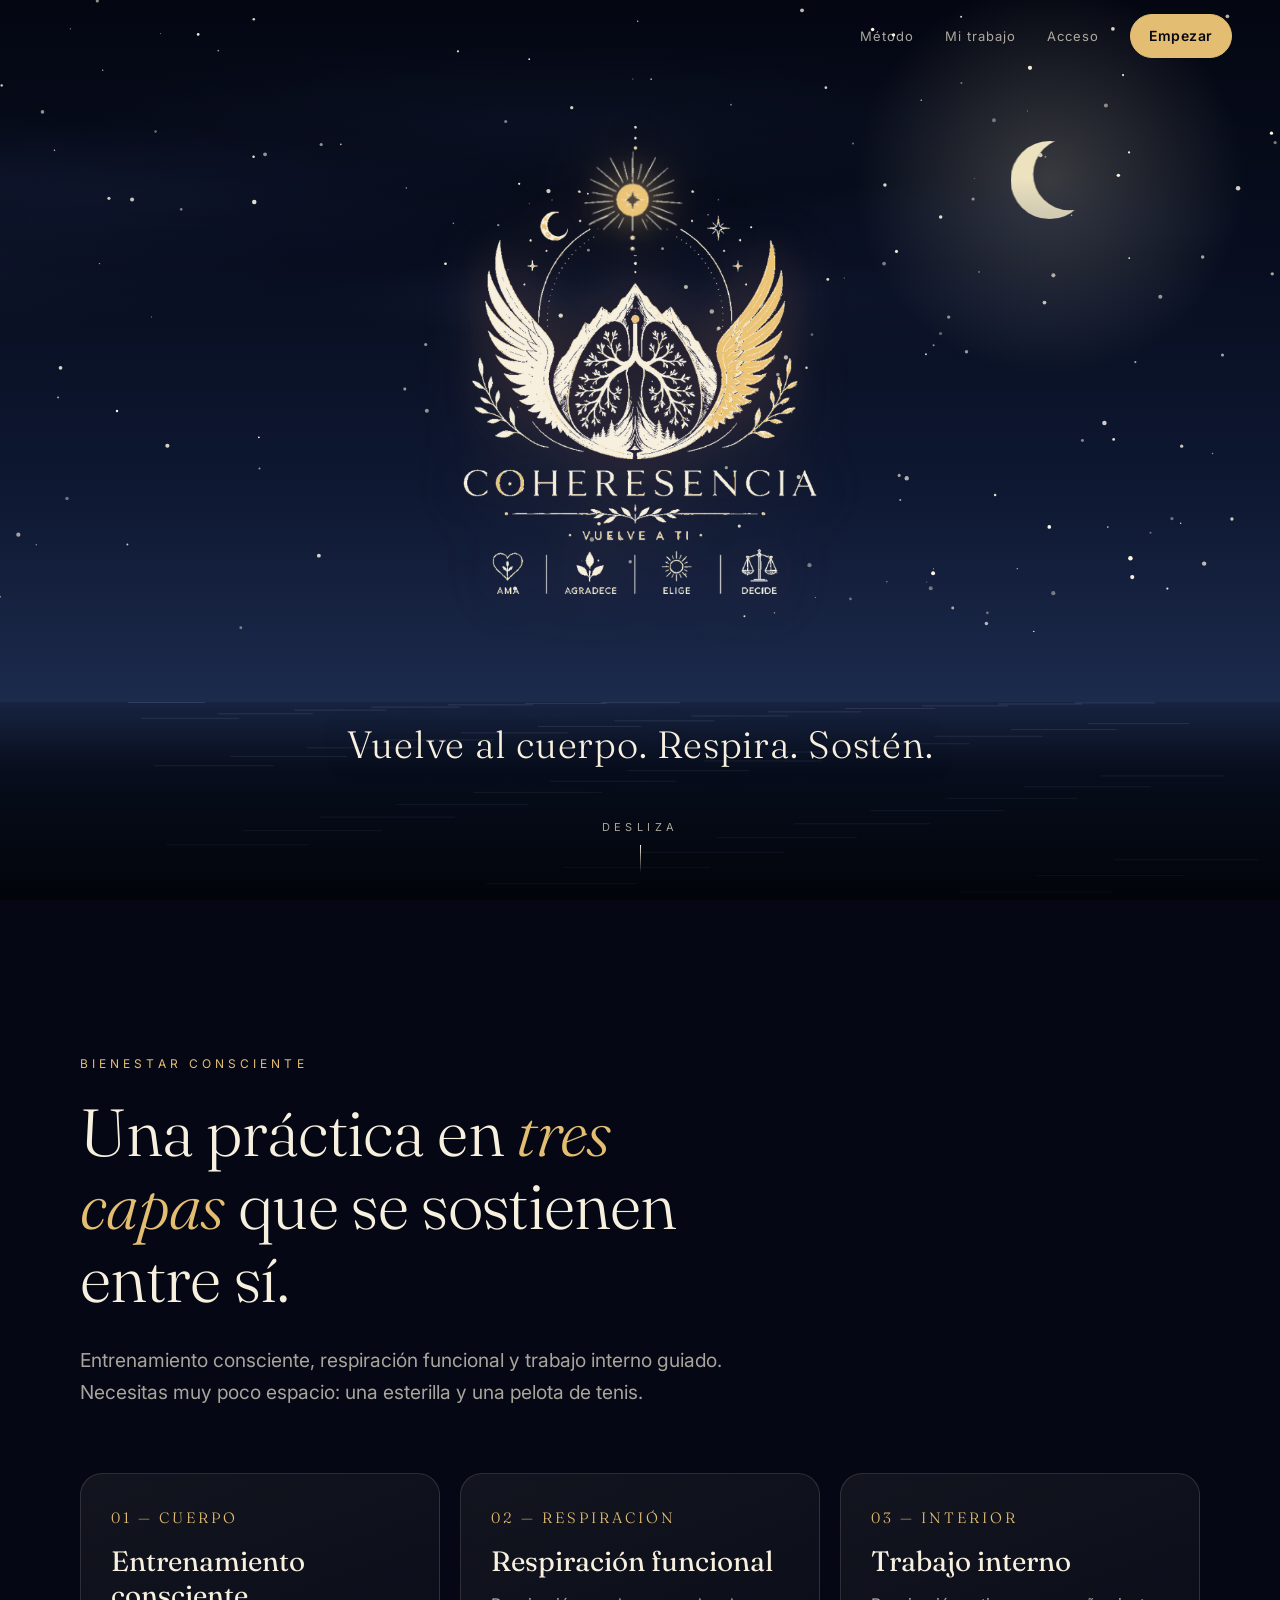
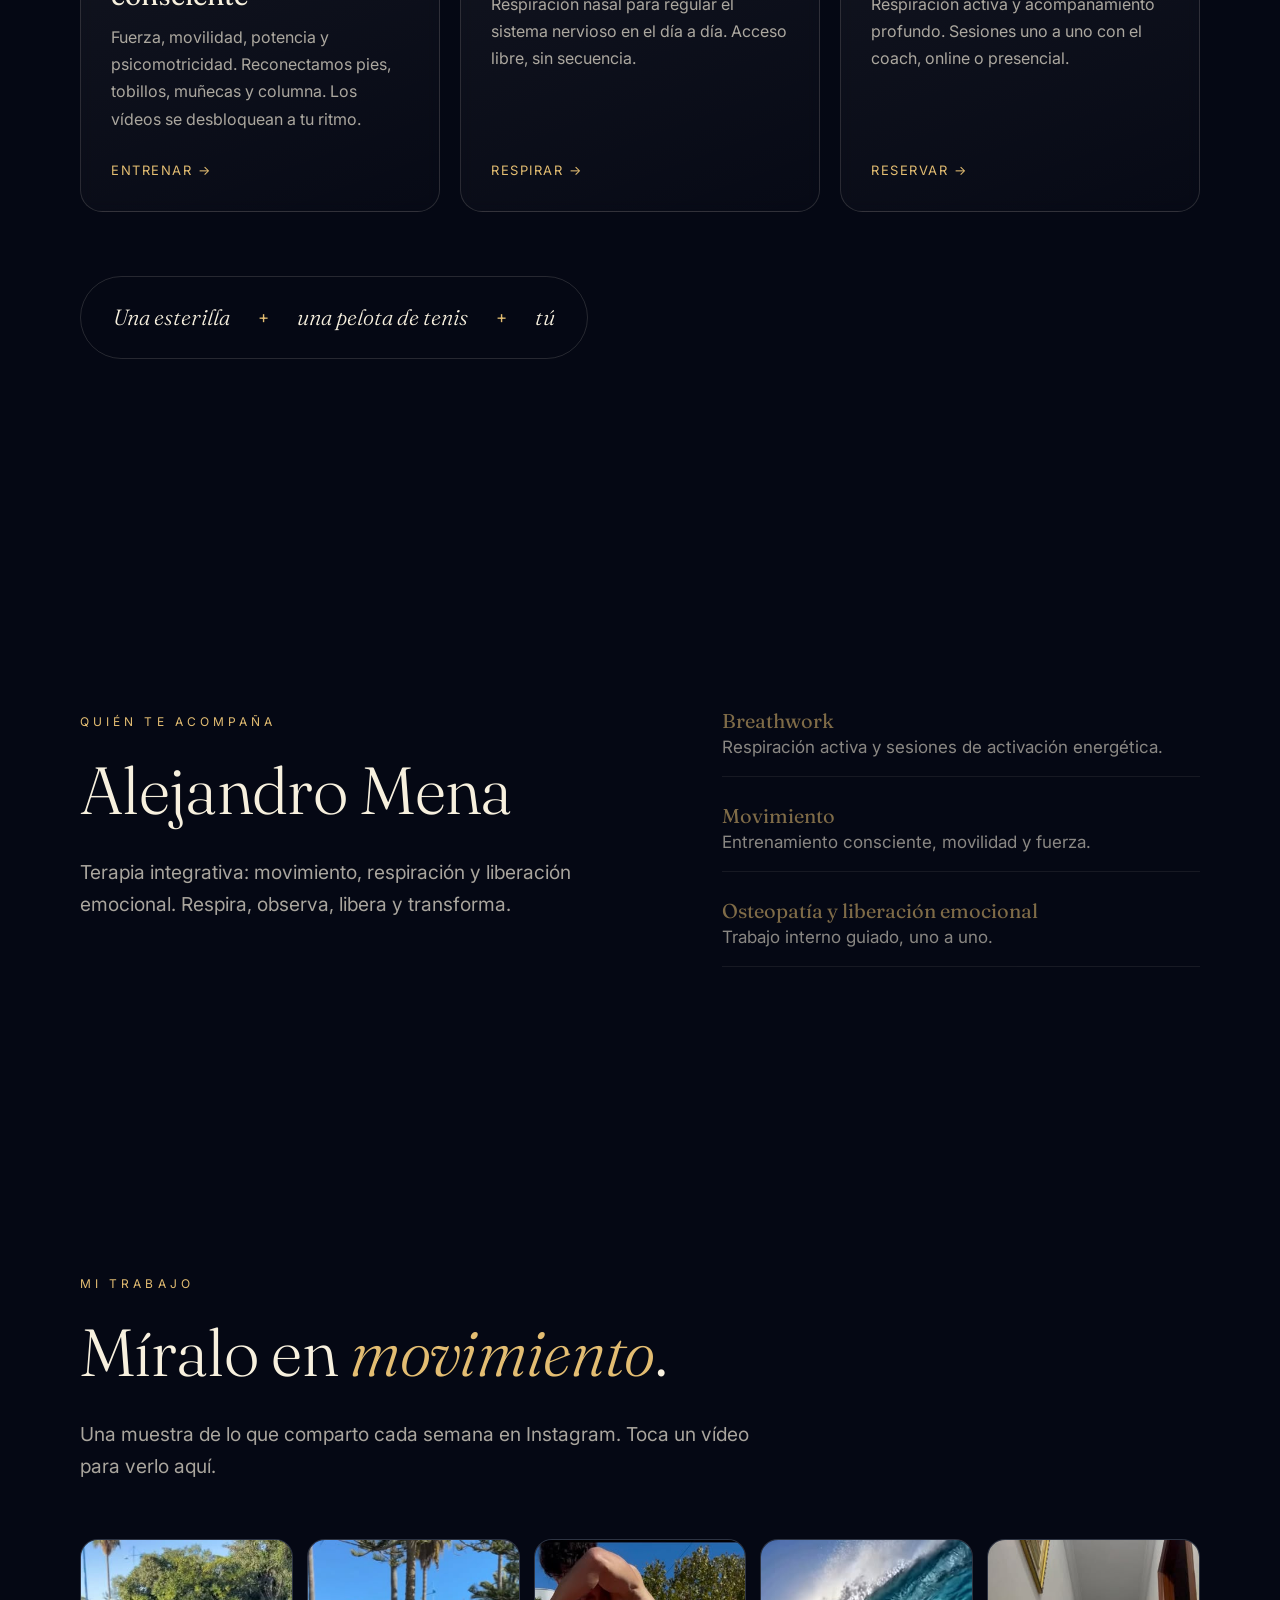
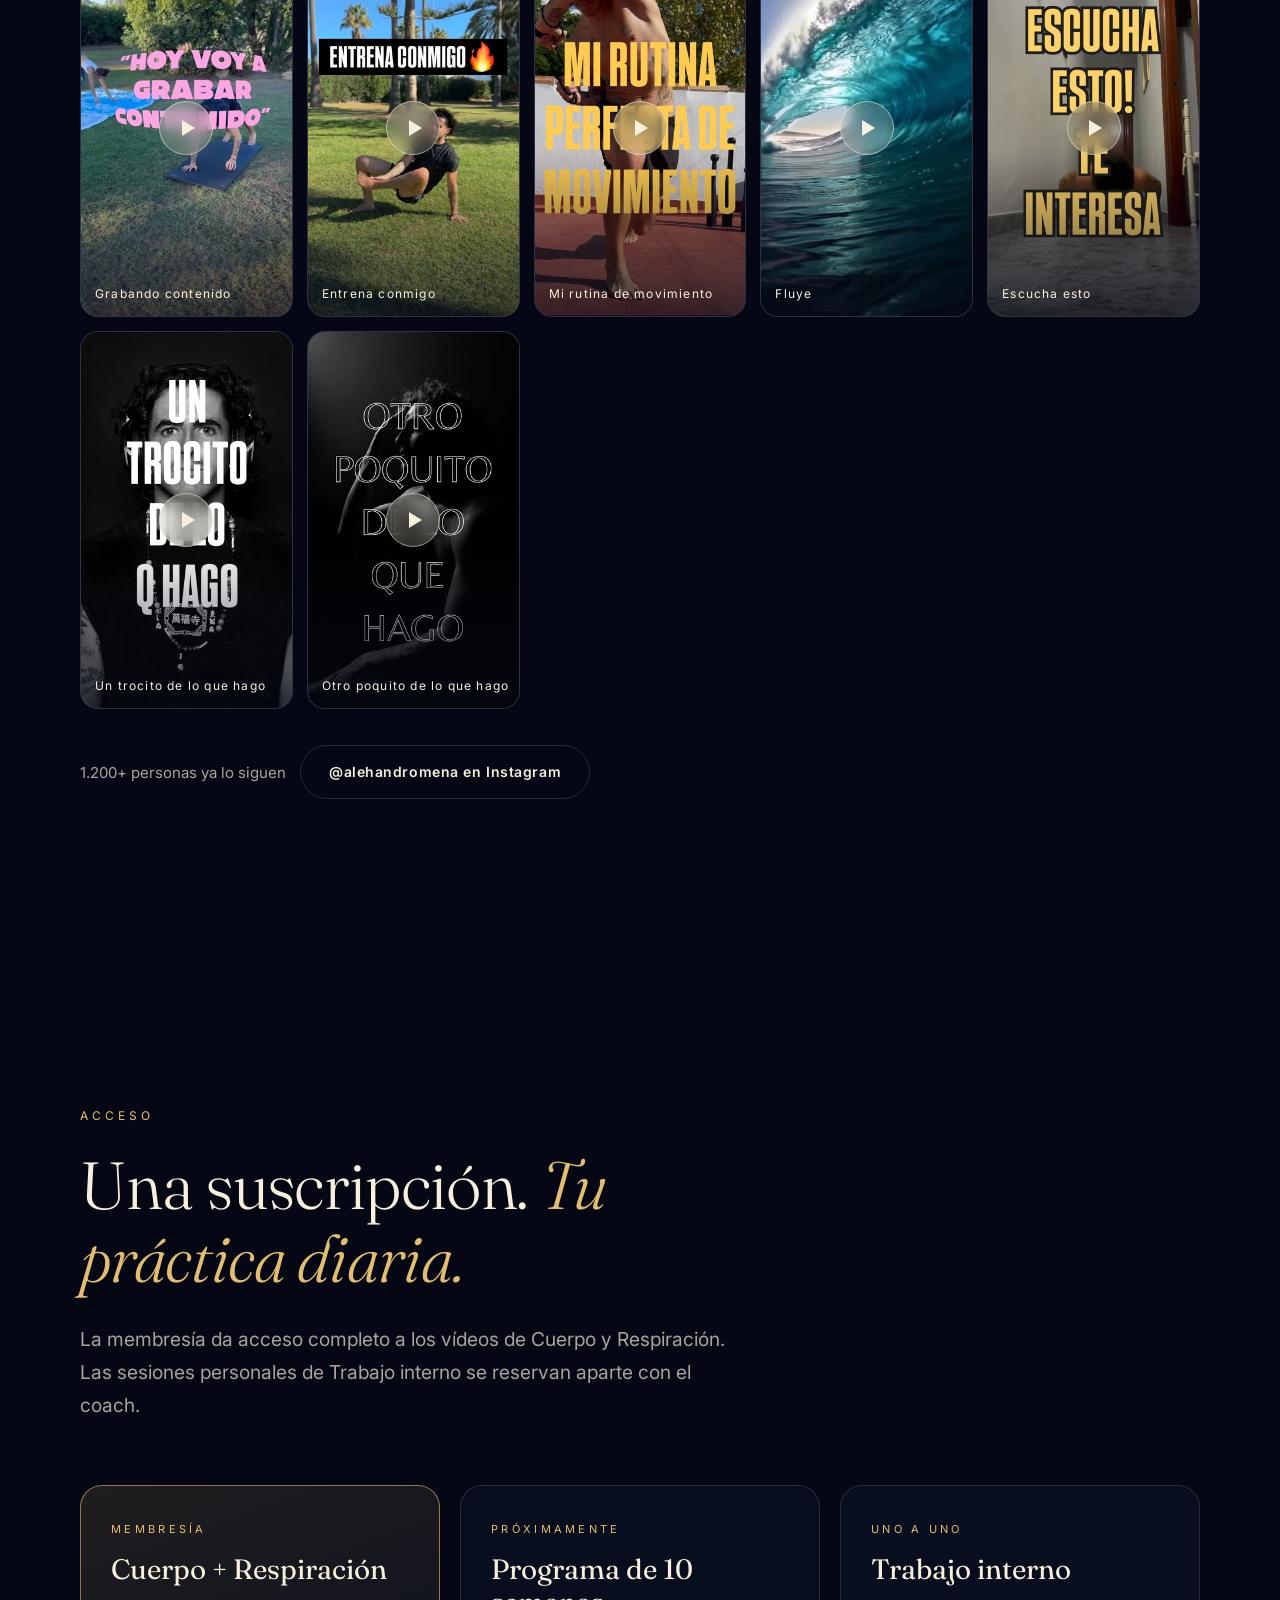
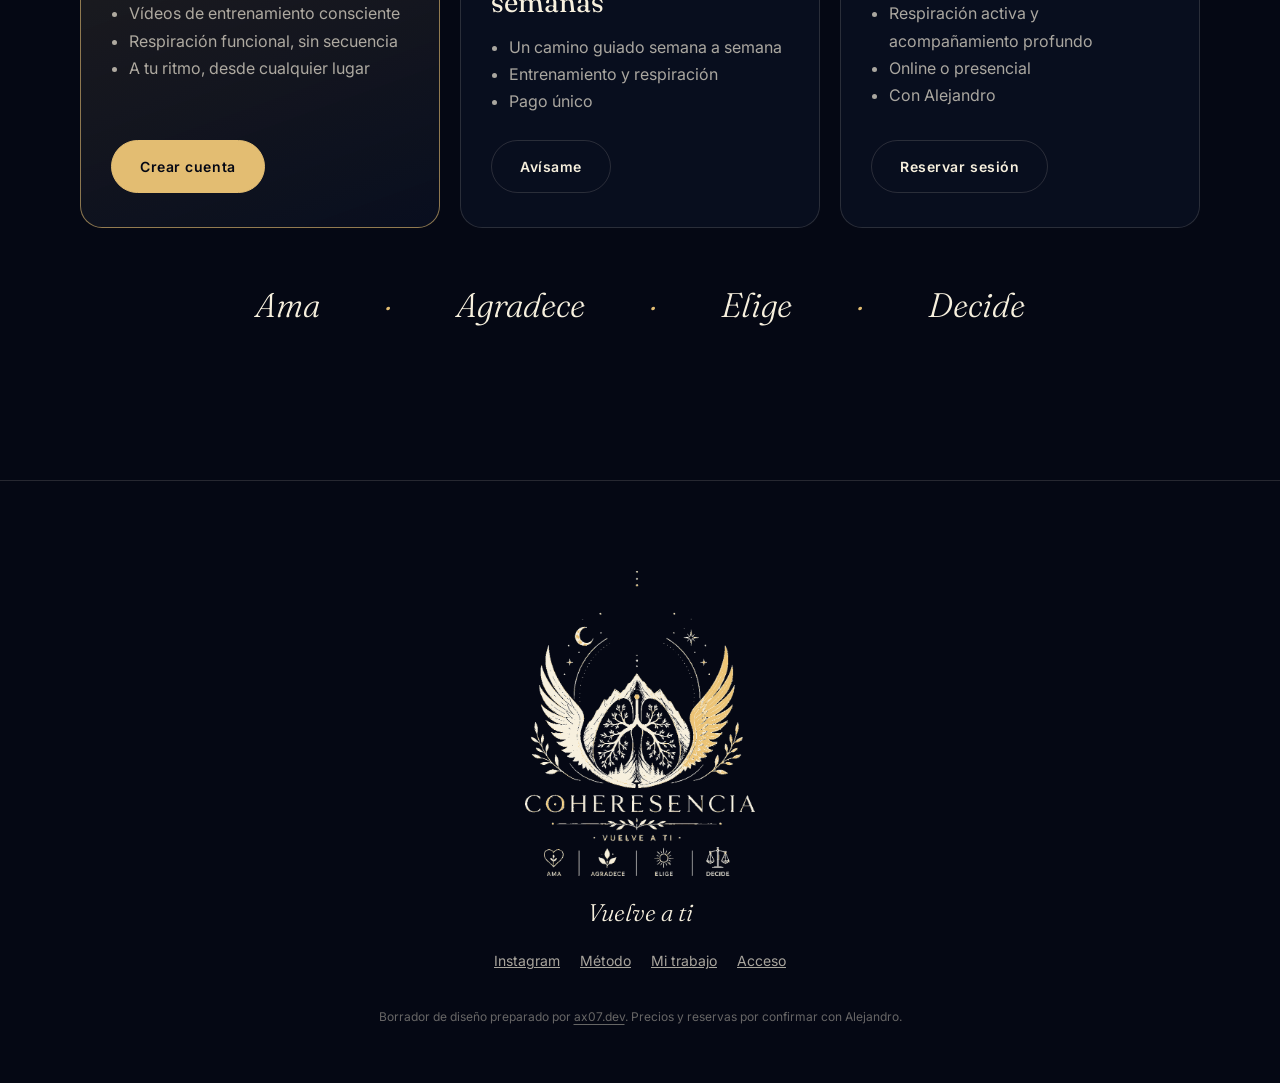
==== commit dc094d5b: "CRM video upload to GitHub, guided breathing pacer, Inicio/Perfil dashboard, calmer styling, ax07.de" ====
--- a/index.html
+++ b/index.html
@@ -138,7 +138,7 @@
 footer img{width:min(230px,62vw);height:auto;margin:0 auto 22px}
 footer .tag{font:300 italic 24px var(--serif);color:var(--cream);margin-bottom:22px}
 footer a{margin:0 10px}
-footer .demo{margin-top:34px;font-size:12px;opacity:.6}
+footer .demo{margin-top:34px;font-size:12px;opacity:.6}footer .demo a{margin:0;text-decoration:underline;text-underline-offset:3px}
 
 @media(max-width:700px){
   body{font-size:16px}
@@ -261,7 +261,7 @@
   <img id="footlogo" src="media/logo-mark.png" alt="Coheresencia" width="633" height="840" loading="lazy">
   <p class="tag">Vuelve a ti</p>
   <p><a href="https://www.instagram.com/alehandromena" target="_blank" rel="noopener">Instagram</a><a href="#metodo">Método</a><a href="#trabajo">Mi trabajo</a><a href="#acceso">Acceso</a></p>
-  <p class="demo">Borrador de diseño preparado por AX07. Precios y reservas por confirmar con Alejandro.</p>
+  <p class="demo">Borrador de diseño preparado por <a href="https://ax07.dev" target="_blank" rel="noopener">ax07.dev</a>. Precios y reservas por confirmar con Alejandro.</p>
 </footer>
 </main>
 
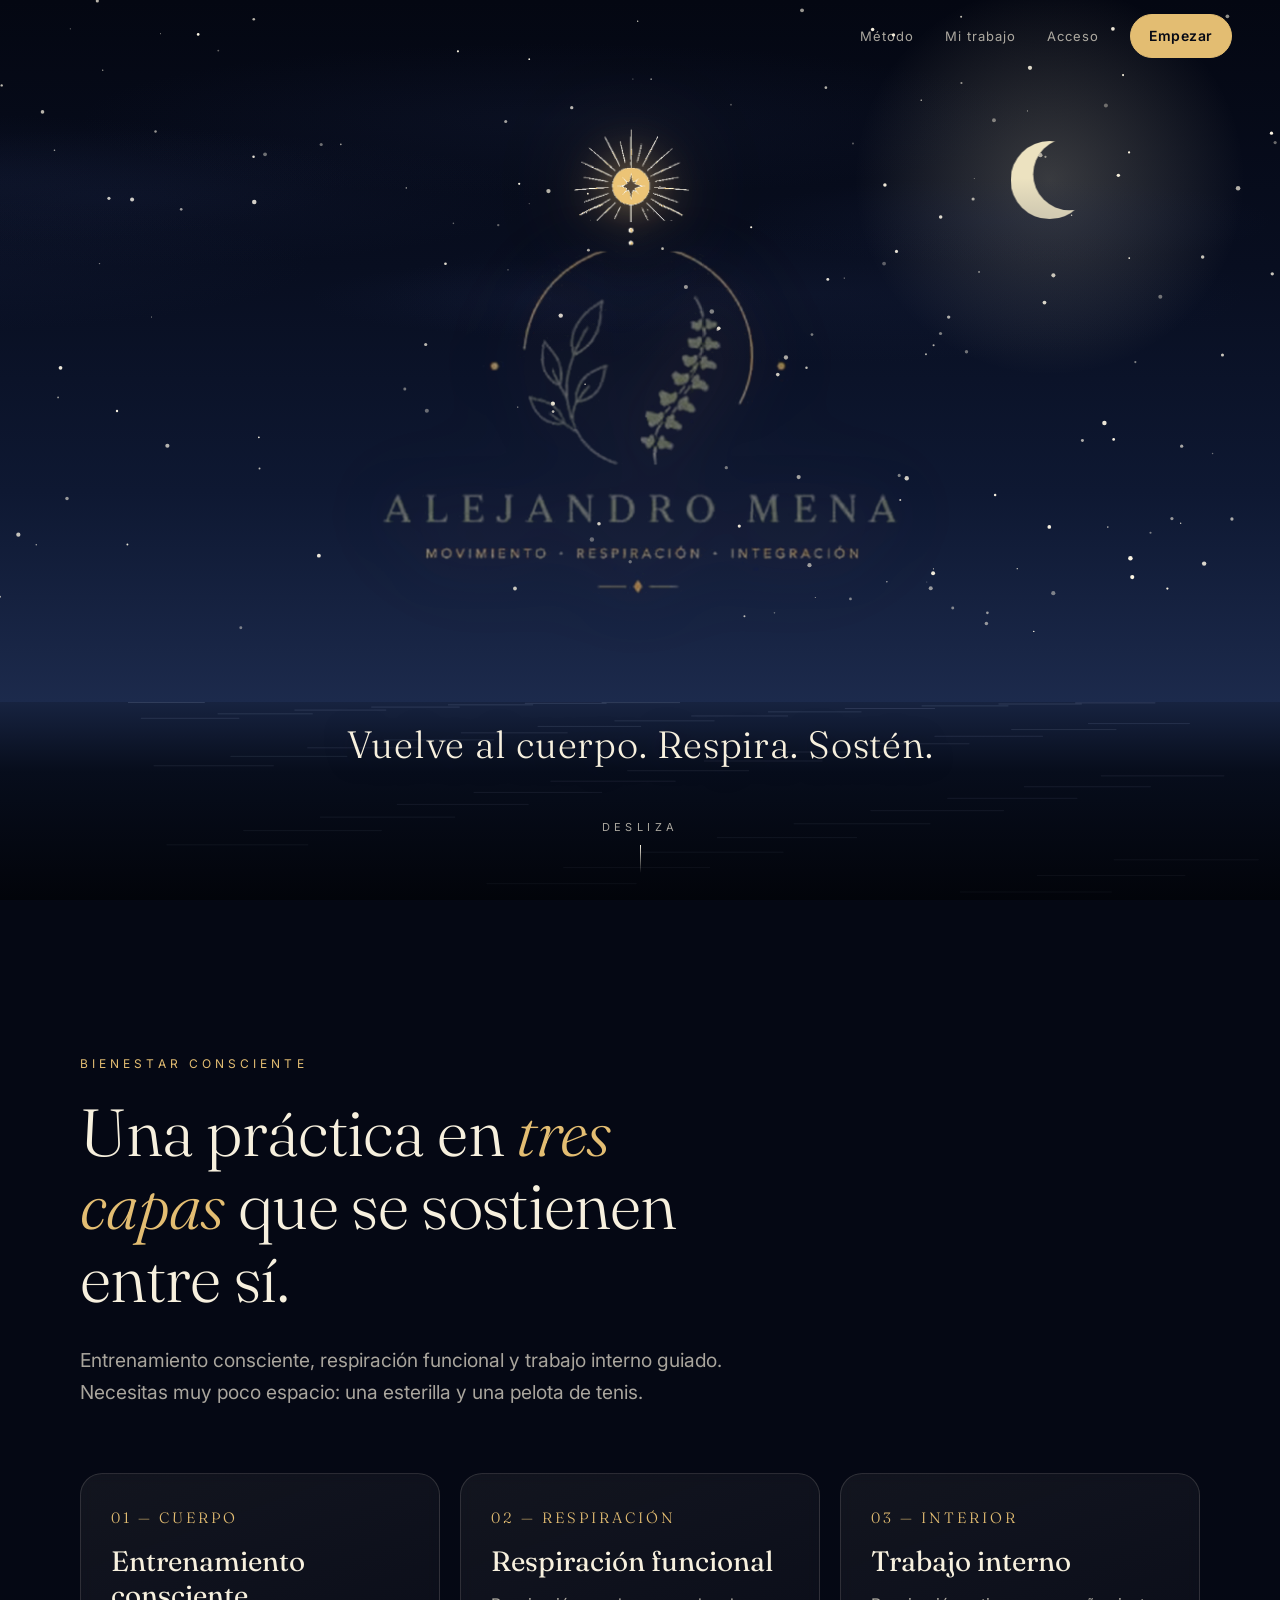
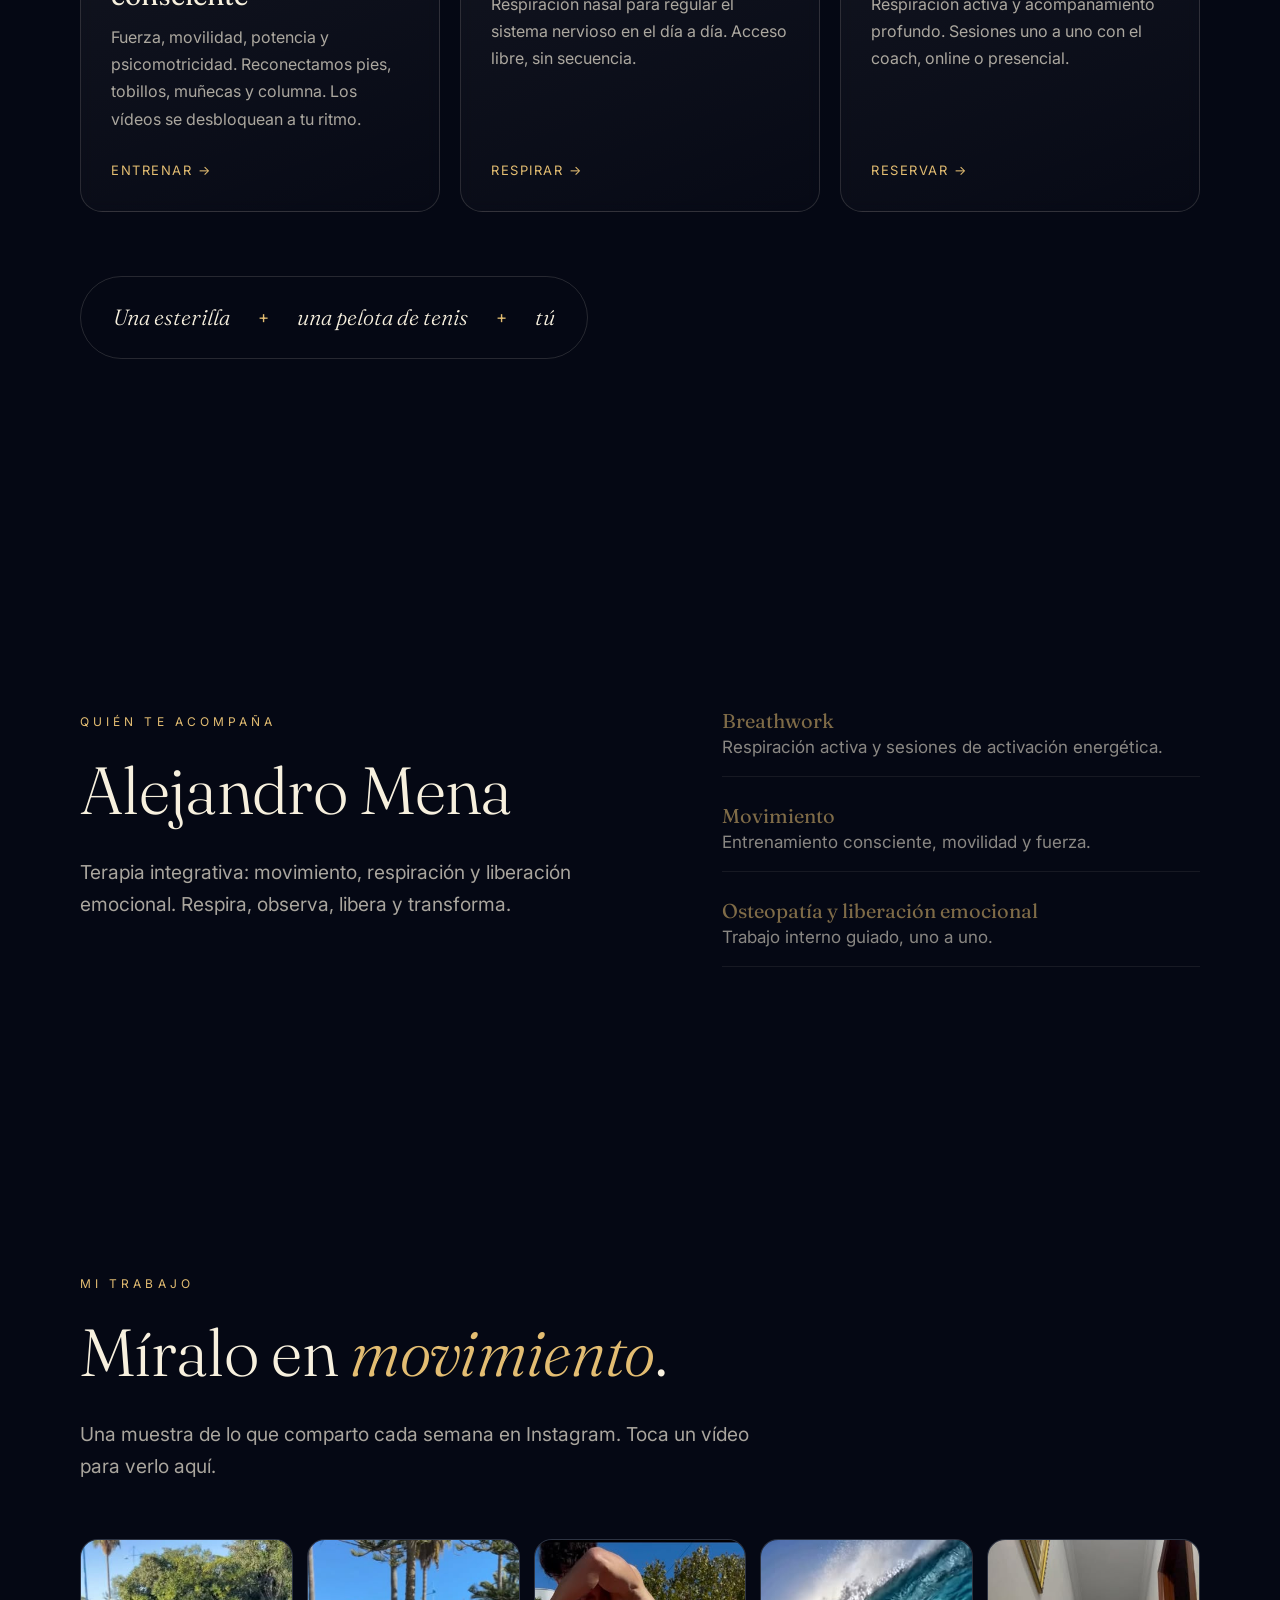
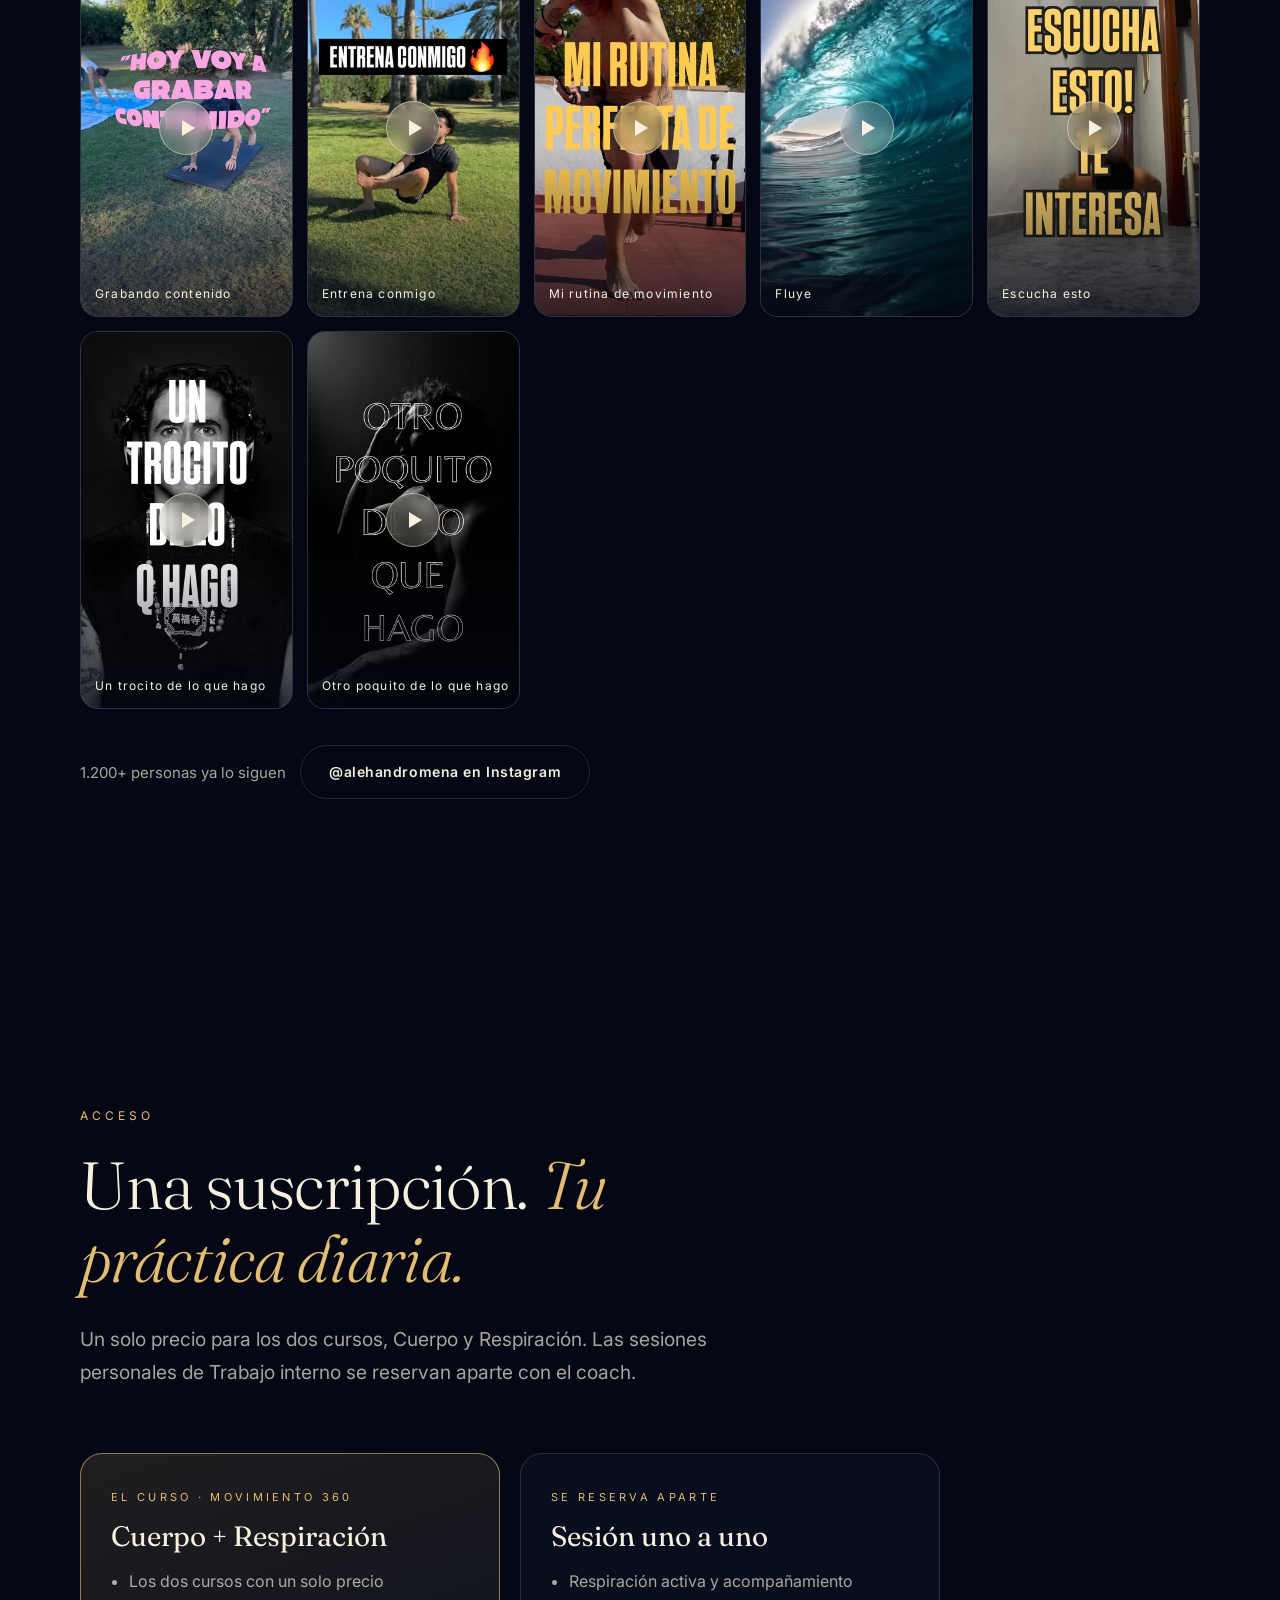
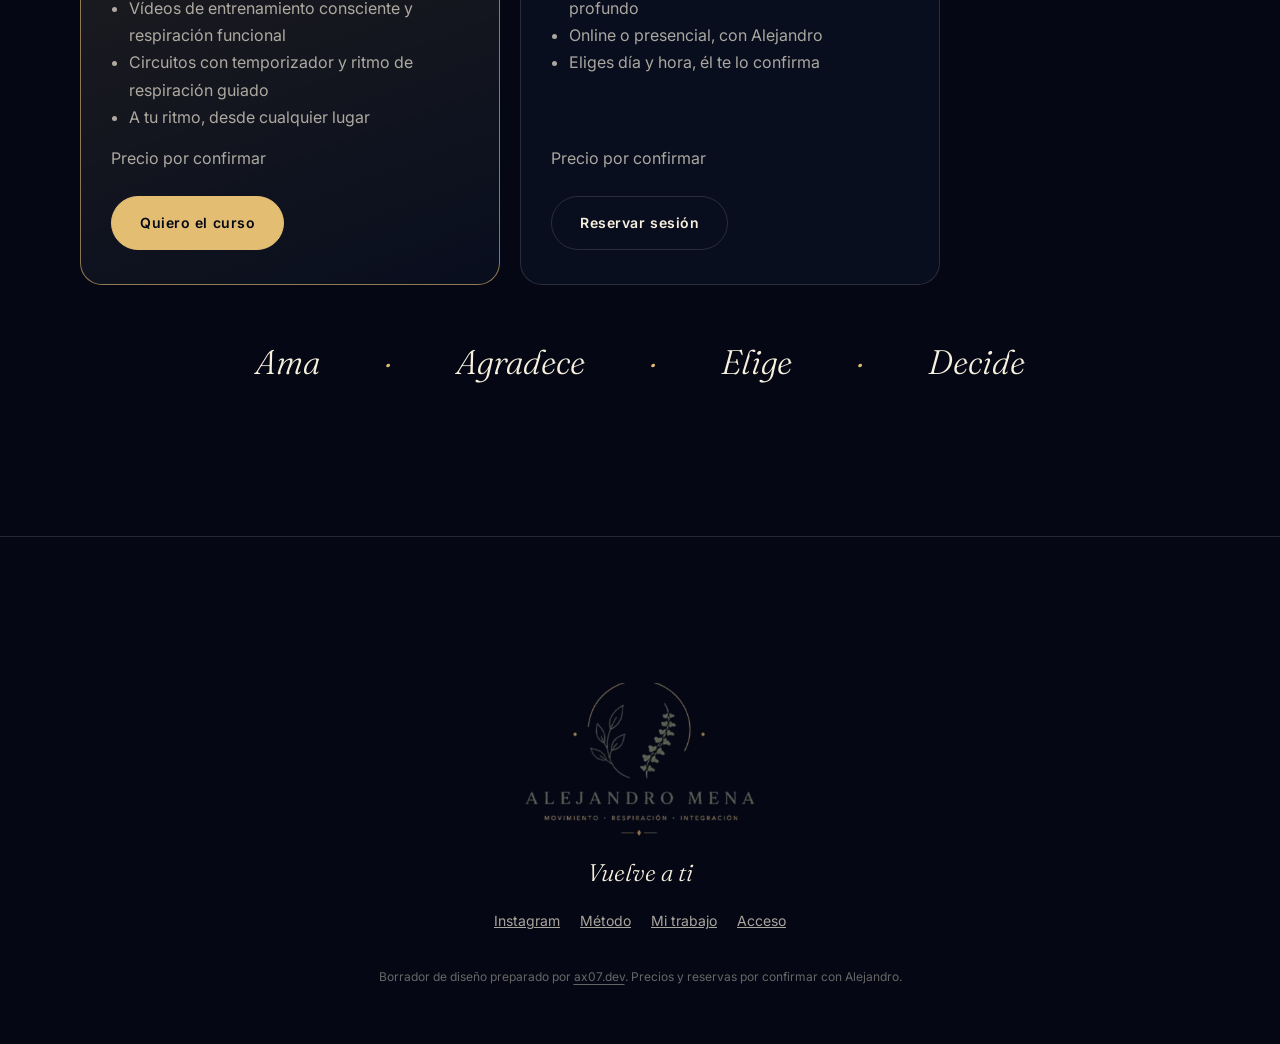
==== commit 400c99a8: "Logos, Cuerpo circuit timer with rounds, several videos per lesson, WebM conversion, 1:1 booking wit" ====
--- a/index.html
+++ b/index.html
@@ -7,9 +7,9 @@
 <meta name="description" content="Vuelve al cuerpo. Respira. Sostén. Una práctica integral en tres capas: entrenamiento consciente, respiración funcional y trabajo interno guiado, con Alejandro Mena.">
 <meta property="og:title" content="COHERESENCIA · Vuelve a ti">
 <meta property="og:description" content="Entrenamiento consciente, respiración funcional y trabajo interno guiado. Online y presencial.">
-<meta property="og:image" content="media/logo.png">
+<meta property="og:image" content="media/logo-alejandro.png">
 <meta name="theme-color" content="#050814">
-<link rel="icon" href="media/logo.png">
+<link rel="icon" href="media/logo-alejandro.png">
 <link rel="preconnect" href="https://fonts.googleapis.com">
 <link rel="preconnect" href="https://fonts.gstatic.com" crossorigin>
 <link href="https://fonts.googleapis.com/css2?family=Fraunces:opsz,wght@9..144,300;9..144,400;9..144,500&family=Inter:wght@400;500;600&display=swap" rel="stylesheet">
@@ -118,7 +118,7 @@
 dialog .bar{display:flex;justify-content:space-between;align-items:center;padding:10px 16px;font-size:13px}
 dialog button{background:none;border:0;color:var(--cream);font-size:22px;cursor:pointer}
 
-.plans{display:grid;grid-template-columns:repeat(3,1fr);gap:20px;margin-top:64px}
+.plans{display:grid;grid-template-columns:repeat(2,1fr);max-width:860px;gap:20px;margin-top:64px}
 .plan{border:1px solid var(--line);border-radius:22px;padding:34px 30px;display:flex;flex-direction:column;gap:14px;background:rgba(12,20,40,.5)}
 .plan.main{border-color:rgba(227,189,114,.6);background:linear-gradient(160deg,rgba(227,189,114,.12),rgba(12,20,40,.55))}
 .plan h3{font:400 28px/1.2 var(--serif)}
@@ -189,7 +189,7 @@
   </nav>
 </header>
 
-<div id="brand"><a href="#top" aria-label="Coheresencia, inicio"><div class="breath"><img src="media/logo-mark.png" alt="Coheresencia: pulmones con alas sobre una montaña, vuelve a ti" width="633" height="840"></div></a></div>
+<div id="brand"><a href="#top" aria-label="Coheresencia, inicio"><div class="breath"><img src="media/logo-alejandro.png" alt="Alejandro Mena: movimiento, respiración, integración" width="698" height="634"></div></a></div>
 
 <div id="star" aria-hidden="true"><div class="core"><img src="media/star.png" alt="" width="256" height="256"></div></div>
 
@@ -247,18 +247,17 @@
   <div class="wrap">
     <p class="eyebrow rv">Acceso</p>
     <h2 class="rv">Una suscripción. <em>Tu práctica diaria.</em></h2>
-    <p class="lede rv">La membresía da acceso completo a los vídeos de Cuerpo y Respiración. Las sesiones personales de Trabajo interno se reservan aparte con el coach.</p>
+    <p class="lede rv">Un solo precio para los dos cursos, Cuerpo y Respiración. Las sesiones personales de Trabajo interno se reservan aparte con el coach.</p>
     <div class="plans">
-      <article class="plan main rv"><span class="tag">Membresía</span><h3>Cuerpo + Respiración</h3><ul><li>Vídeos de entrenamiento consciente</li><li>Respiración funcional, sin secuencia</li><li>A tu ritmo, desde cualquier lugar</li></ul><p><!-- TEMPLATE: precio por confirmar con Alejandro --></p><a class="btn" href="https://ig.me/m/alehandromena" target="_blank" rel="noopener">Crear cuenta</a></article>
-      <article class="plan rv"><span class="tag">Próximamente</span><h3>Programa de 10 semanas</h3><ul><li>Un camino guiado semana a semana</li><li>Entrenamiento y respiración</li><li>Pago único</li></ul><a class="btn ghost" href="https://ig.me/m/alehandromena" target="_blank" rel="noopener">Avísame</a></article>
-      <article class="plan rv"><span class="tag">Uno a uno</span><h3>Trabajo interno</h3><ul><li>Respiración activa y acompañamiento profundo</li><li>Online o presencial</li><li>Con Alejandro</li></ul><a class="btn ghost" href="https://ig.me/m/alehandromena" target="_blank" rel="noopener">Reservar sesión</a></article>
+      <article class="plan main rv"><span class="tag">El curso · Movimiento 360</span><h3>Cuerpo + Respiración</h3><ul><li>Los dos cursos con un solo precio</li><li>Vídeos de entrenamiento consciente y respiración funcional</li><li>Circuitos con temporizador y ritmo de respiración guiado</li><li>A tu ritmo, desde cualquier lugar</li></ul><p class="mute"><!-- TEMPLATE: precio por confirmar con Alejandro -->Precio por confirmar</p><a class="btn" href="https://ig.me/m/alehandromena" target="_blank" rel="noopener">Quiero el curso</a></article>
+      <article class="plan rv"><span class="tag">Se reserva aparte</span><h3>Sesión uno a uno</h3><ul><li>Respiración activa y acompañamiento profundo</li><li>Online o presencial, con Alejandro</li><li>Eliges día y hora, él te lo confirma</li></ul><p class="mute"><!-- TEMPLATE: precio por confirmar con Alejandro -->Precio por confirmar</p><a class="btn ghost" href="https://ig.me/m/alehandromena" target="_blank" rel="noopener">Reservar sesión</a></article>
     </div>
     <div class="values rv"><span>Ama</span><span>Agradece</span><span>Elige</span><span>Decide</span></div>
   </div>
 </section>
 
 <footer>
-  <img id="footlogo" src="media/logo-mark.png" alt="Coheresencia" width="633" height="840" loading="lazy">
+  <img id="footlogo" src="media/logo-alejandro.png" alt="Alejandro Mena" width="698" height="634" loading="lazy">
   <p class="tag">Vuelve a ti</p>
   <p><a href="https://www.instagram.com/alehandromena" target="_blank" rel="noopener">Instagram</a><a href="#metodo">Método</a><a href="#trabajo">Mi trabajo</a><a href="#acceso">Acceso</a></p>
   <p class="demo">Borrador de diseño preparado por <a href="https://ax07.dev" target="_blank" rel="noopener">ax07.dev</a>. Precios y reservas por confirmar con Alejandro.</p>
@@ -352,12 +351,12 @@
   }
 
   /* ---------- logo travels to the top-left ---------- */
-  const AR = .7535, FX = .4865, FY = .164, SF = .3129; // logo-mark: width/height, star centre and star size as fractions of the logo
+  const AR = 1.1009, FX = .4957, FY = .1498, SF = .25; // logo-alejandro: width/height, star centre and star size as fractions of the logo
   const brand = $('#brand'), root = document.documentElement;
   const B = { x: 0, y: 0, w: 300 };
   function layout() {
     const vw = innerWidth, vh = innerHeight, p = clamp(scrollY / (vh * .85)), e = ease(p);
-    const w0 = Math.min(vw * .8, vh * .52 * AR), w1 = vw < 700 ? 92 : 124;
+    const w0 = Math.min(vw * .8, vh * .52 * AR), w1 = vw < 700 ? 128 : 190;
     B.w = lerp(w0, w1, e); B.x = lerp((vw - w0) / 2, 10, e); B.y = lerp(vh * .4 - w0 / AR / 2, 6, e);
     brand.style.transform = `translate(${B.x}px,${B.y}px) scale(${B.w / 520})`;
     root.style.setProperty('--hero', clamp(1 - p * 2.6));
@@ -388,7 +387,7 @@
     stops(cards, (i) => ['Cuerpo', 'Respiración', 'Interior'][i], (g, i) => ({ x: g.x + g.w - 34, d: d * .9, card: i }));
     stops(bioLis, (i) => ['Breathwork', 'Movimiento', 'Osteopatía'][i], (g, i) => ({ x: g.x - 22, d: d * 1.1, bio: i }));
     stops(reelEls, (i) => 'Reel ' + (i + 1), (g, i) => ({ x: g.x + g.w - 32, d: d * 1.05, reel: i }));
-    stops(plans, (i) => ['Membresía', 'Programa', '1 a 1'][i], (g, i) => ({ x: g.x + g.w - 34, d: d * .9, plan: i }));
+    stops(plans, (i) => ['Curso', '1 a 1'][i], (g, i) => ({ x: g.x + g.w - 34, d: d * .9, plan: i }));
     const fl = dr(footLogo), fy = fl.y + FY * fl.h;
     push({ s: fy - vh * .45, x: fl.x + FX * fl.w, y: fy, d: fl.w * SF, label: 'Footer' });
     for (let i = W.length - 1; i > 0; i--) { W[i].s = Math.min(W[i].s, maxS); W[i - 1].s = Math.min(W[i - 1].s, W[i].s - 50); }
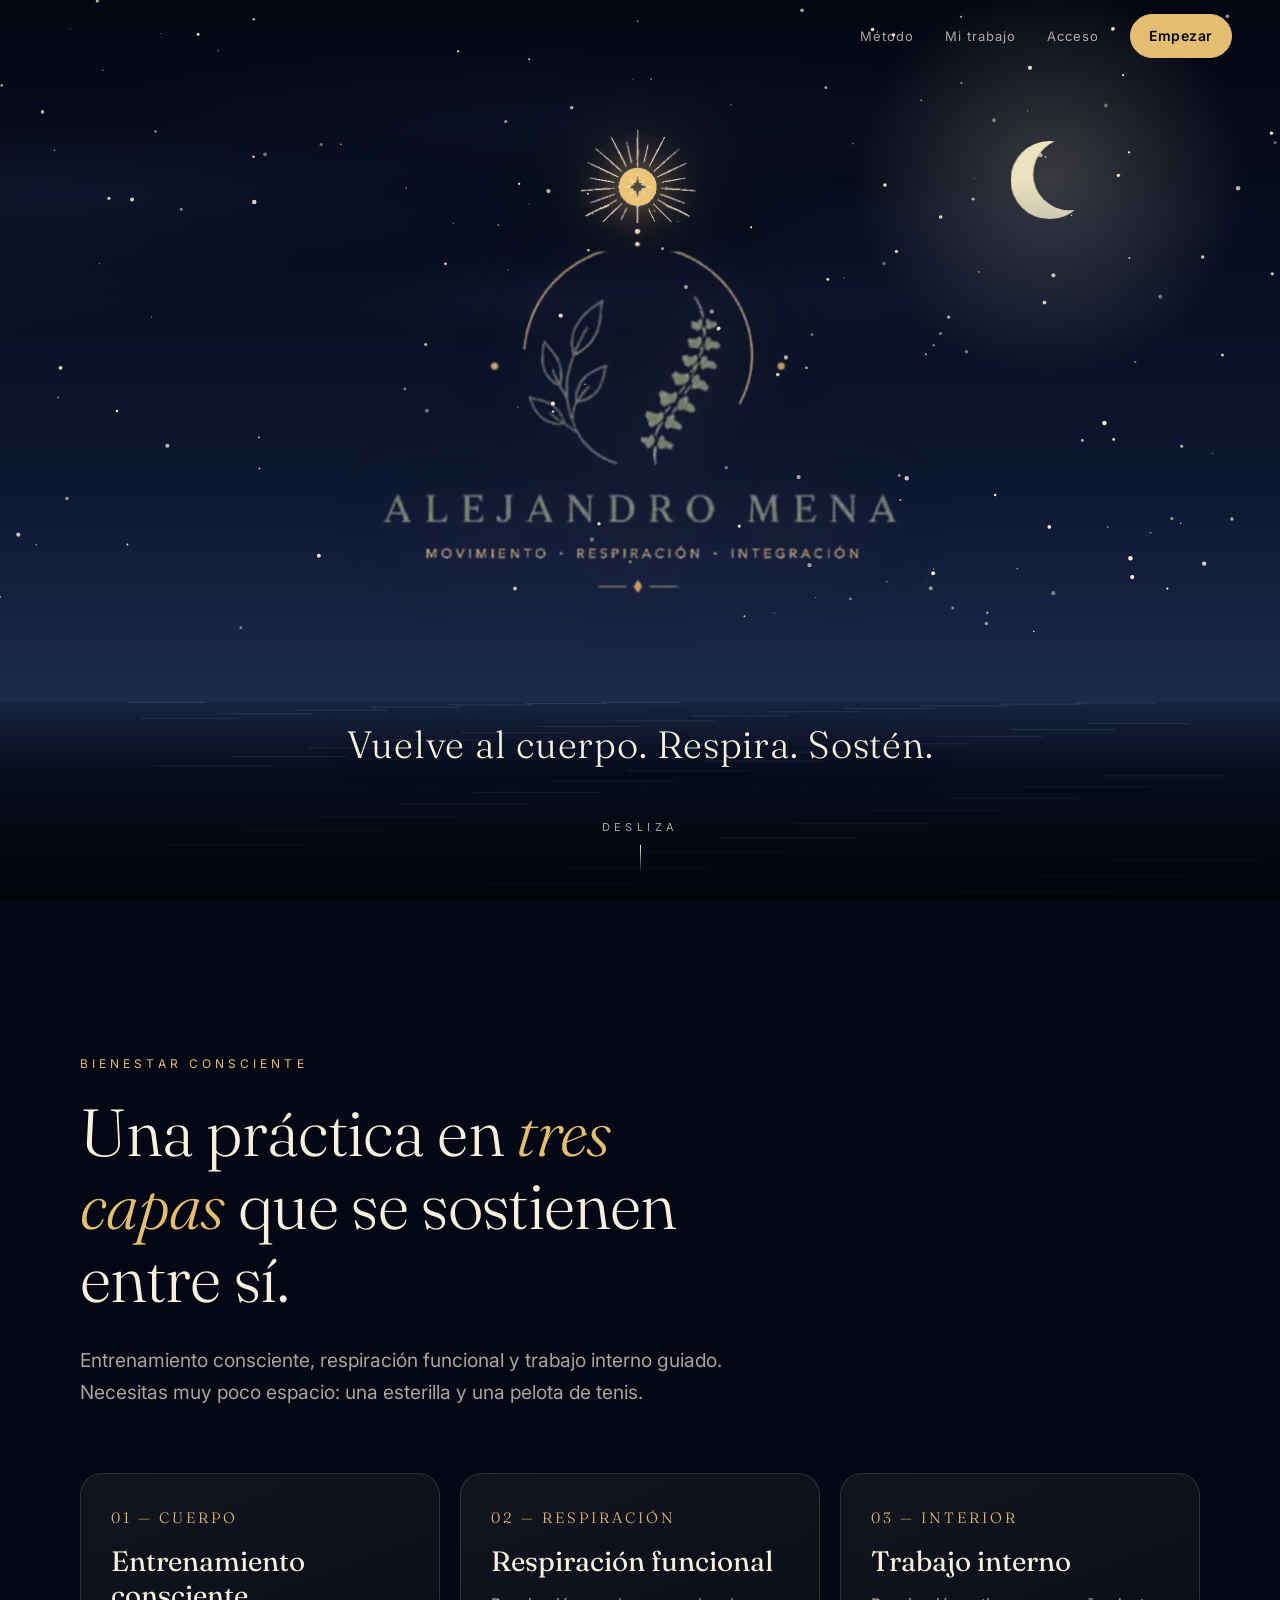
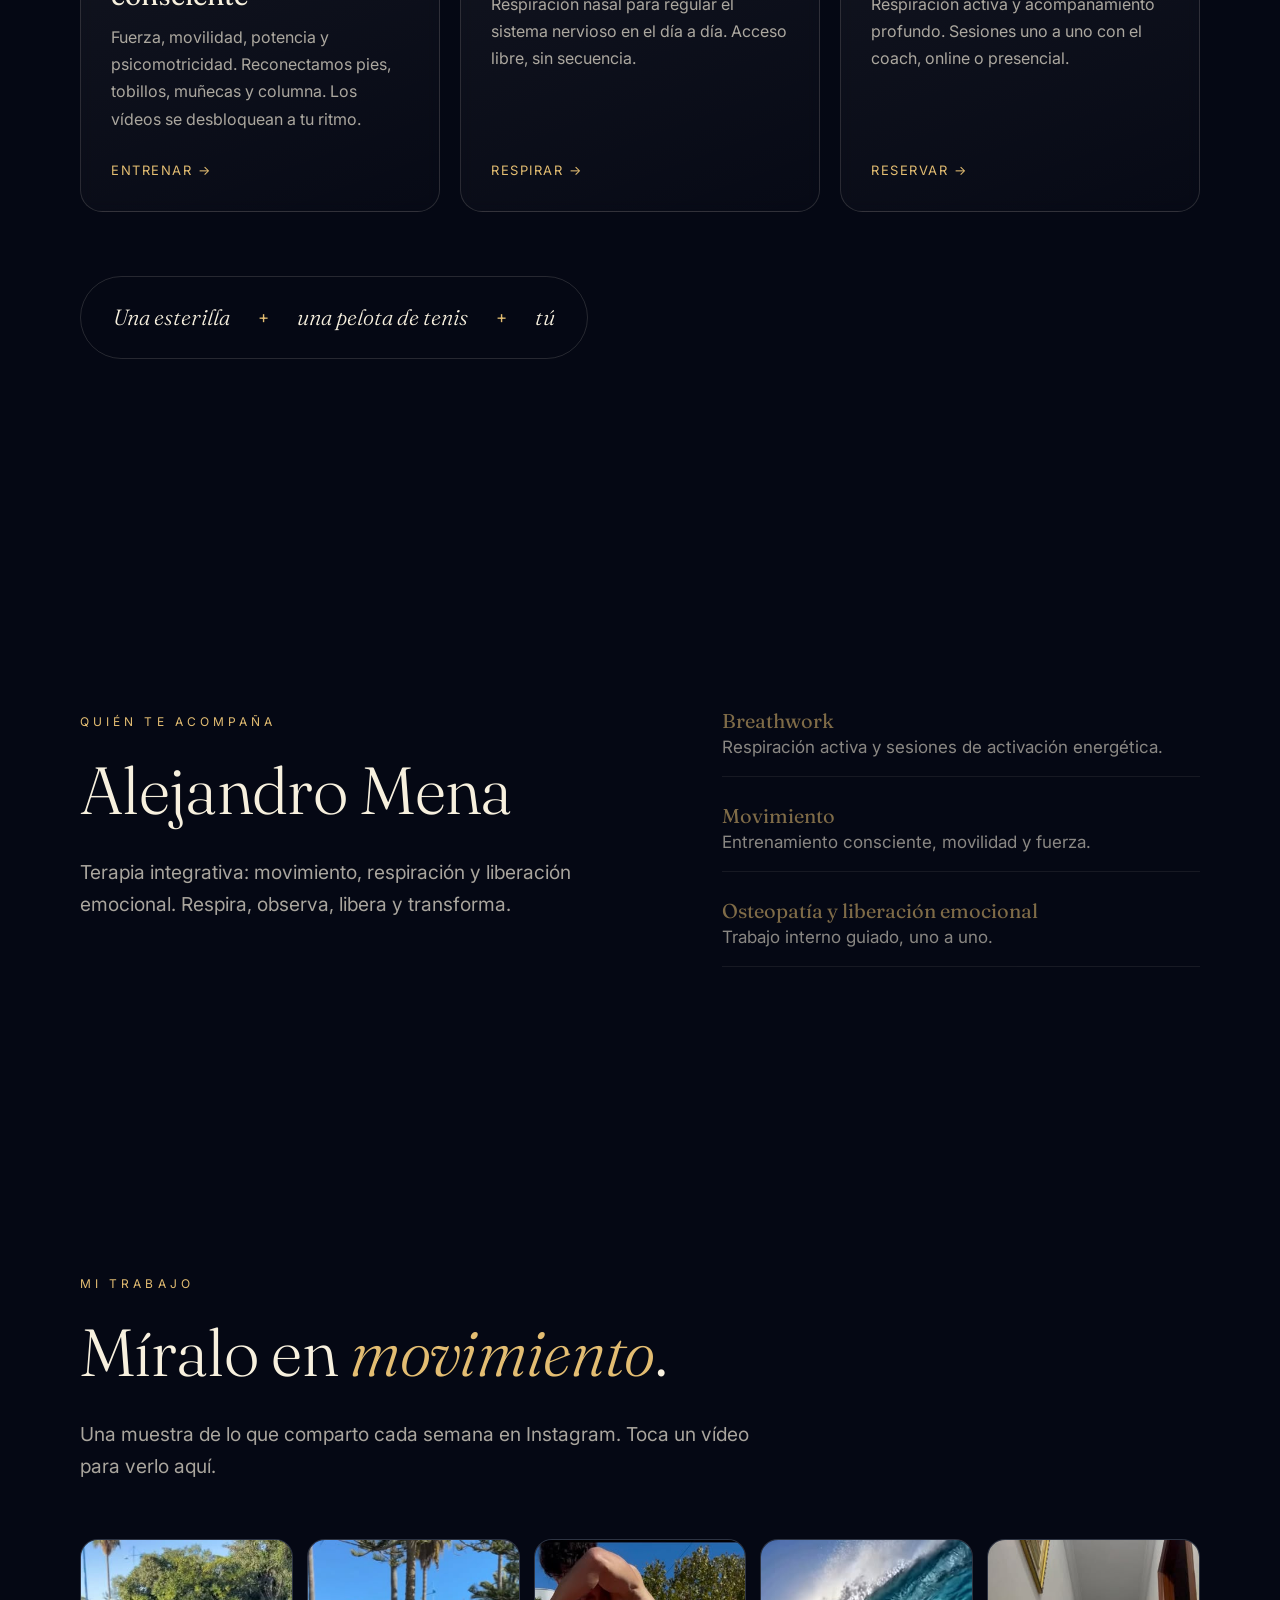
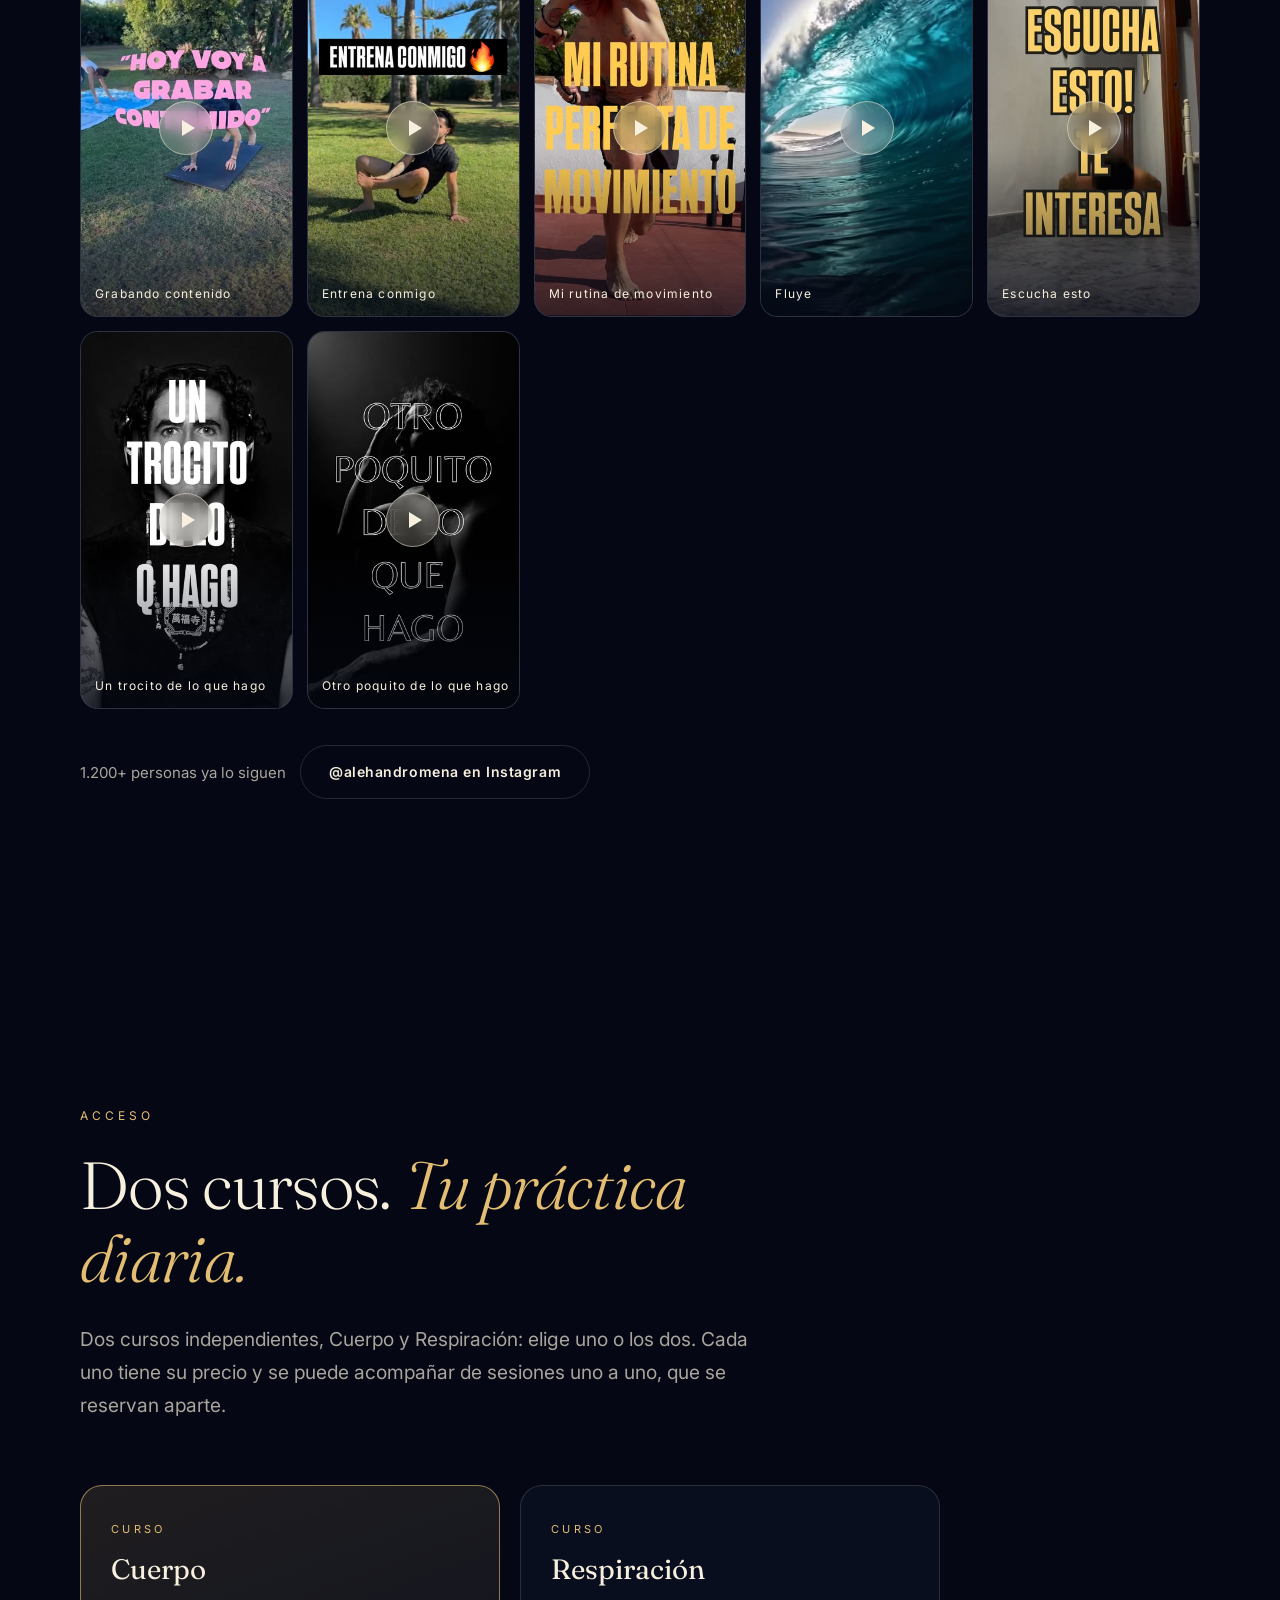
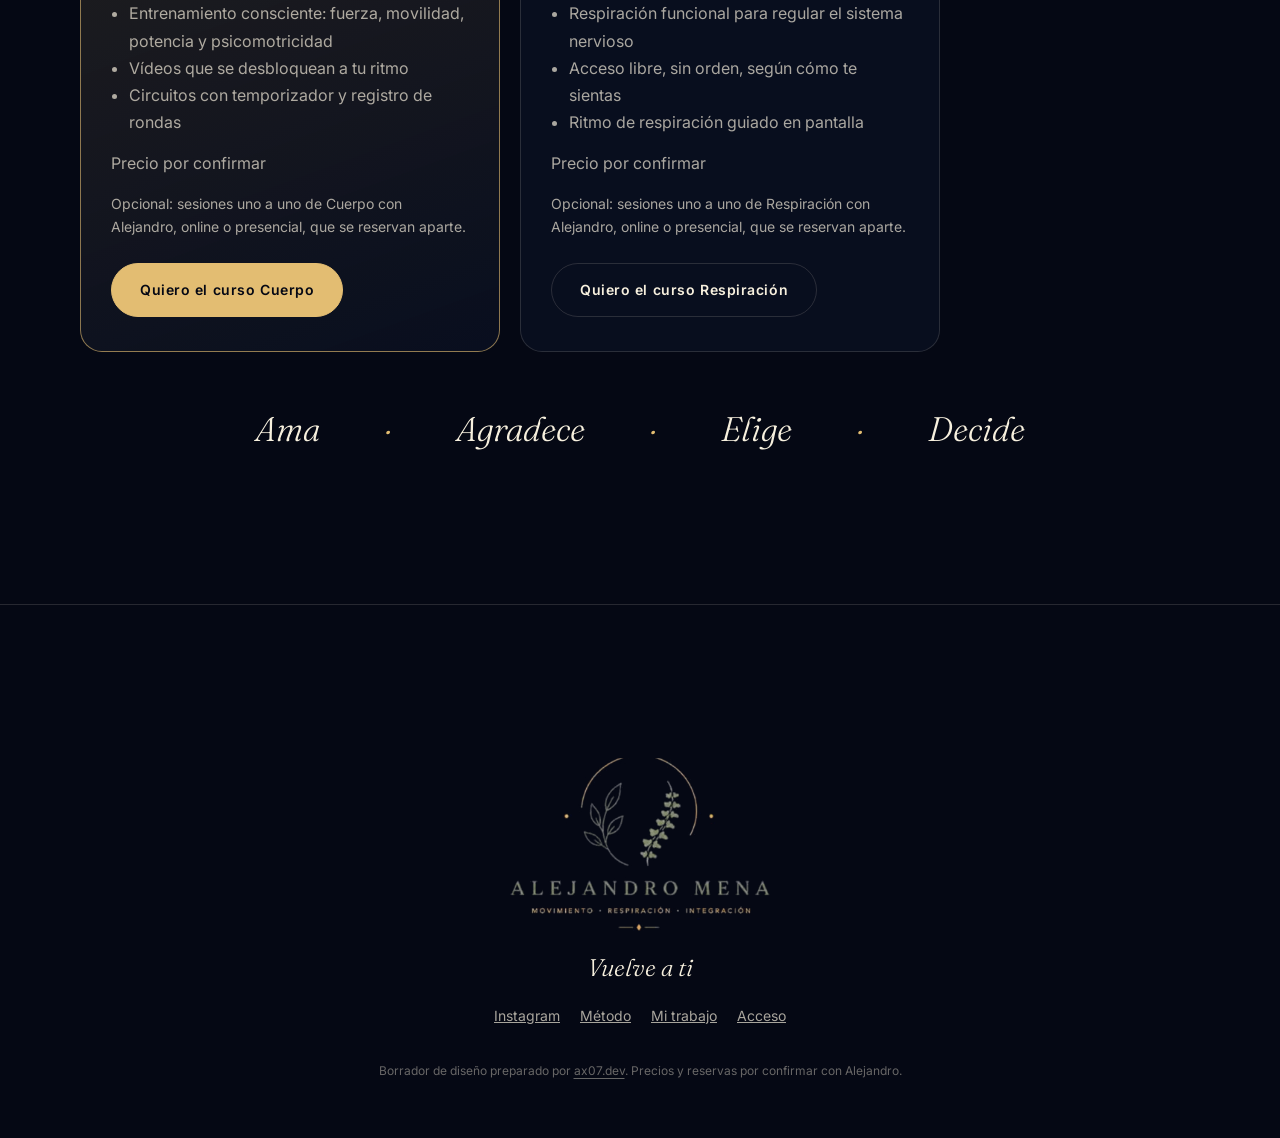
==== commit a558f02b: "Two separate courses (Cuerpo, Respiración), each with its own price and optional 1:1 sessions Co-Aut" ====
--- a/index.html
+++ b/index.html
@@ -67,7 +67,7 @@
 #brand a{pointer-events:auto;display:block}
 .scrolled #brand a{cursor:pointer}
 .breath{animation:breathe 6s ease-in-out infinite alternate;filter:drop-shadow(0 4px 22px rgba(30,14,48,.55)) drop-shadow(0 0 40px rgba(255,190,120,.25))}
-.breath img{width:100%;height:auto}
+.breath img{width:100%;height:auto;filter:brightness(1.3)}
 @keyframes breathe{from{transform:scale(.97)}to{transform:scale(1.025)}}
 .hero-copy{position:fixed;left:0;right:0;bottom:max(3vh,env(safe-area-inset-bottom));z-index:20;text-align:center;padding:0 24px;opacity:var(--hero,1);pointer-events:none}
 .hero-copy h1{font:300 clamp(22px,3vw,38px)/1.25 var(--serif);letter-spacing:.02em;text-shadow:0 2px 24px rgba(30,14,48,.5)}
@@ -135,7 +135,7 @@
 .bio li b{font:400 20px var(--serif);display:block;color:var(--gold);font-weight:400}
 
 footer{padding:90px 24px 56px;text-align:center;border-top:1px solid var(--line);color:var(--mute);font-size:14px}
-footer img{width:min(230px,62vw);height:auto;margin:0 auto 22px}
+footer img{width:min(260px,66vw);height:auto;margin:0 auto 22px;filter:brightness(1.4) contrast(1.1)}
 footer .tag{font:300 italic 24px var(--serif);color:var(--cream);margin-bottom:22px}
 footer a{margin:0 10px}
 footer .demo{margin-top:34px;font-size:12px;opacity:.6}footer .demo a{margin:0;text-decoration:underline;text-underline-offset:3px}
@@ -246,11 +246,11 @@
 <section id="acceso">
   <div class="wrap">
     <p class="eyebrow rv">Acceso</p>
-    <h2 class="rv">Una suscripción. <em>Tu práctica diaria.</em></h2>
-    <p class="lede rv">Un solo precio para los dos cursos, Cuerpo y Respiración. Las sesiones personales de Trabajo interno se reservan aparte con el coach.</p>
+    <h2 class="rv">Dos cursos. <em>Tu práctica diaria.</em></h2>
+    <p class="lede rv">Dos cursos independientes, Cuerpo y Respiración: elige uno o los dos. Cada uno tiene su precio y se puede acompañar de sesiones uno a uno, que se reservan aparte.</p>
     <div class="plans">
-      <article class="plan main rv"><span class="tag">El curso · Movimiento 360</span><h3>Cuerpo + Respiración</h3><ul><li>Los dos cursos con un solo precio</li><li>Vídeos de entrenamiento consciente y respiración funcional</li><li>Circuitos con temporizador y ritmo de respiración guiado</li><li>A tu ritmo, desde cualquier lugar</li></ul><p class="mute"><!-- TEMPLATE: precio por confirmar con Alejandro -->Precio por confirmar</p><a class="btn" href="https://ig.me/m/alehandromena" target="_blank" rel="noopener">Quiero el curso</a></article>
-      <article class="plan rv"><span class="tag">Se reserva aparte</span><h3>Sesión uno a uno</h3><ul><li>Respiración activa y acompañamiento profundo</li><li>Online o presencial, con Alejandro</li><li>Eliges día y hora, él te lo confirma</li></ul><p class="mute"><!-- TEMPLATE: precio por confirmar con Alejandro -->Precio por confirmar</p><a class="btn ghost" href="https://ig.me/m/alehandromena" target="_blank" rel="noopener">Reservar sesión</a></article>
+      <article class="plan main rv"><span class="tag">Curso</span><h3>Cuerpo</h3><ul><li>Entrenamiento consciente: fuerza, movilidad, potencia y psicomotricidad</li><li>Vídeos que se desbloquean a tu ritmo</li><li>Circuitos con temporizador y registro de rondas</li></ul><p class="mute"><!-- TEMPLATE: precio por confirmar con Alejandro -->Precio por confirmar</p><p class="mute" style="font-size:14px">Opcional: sesiones uno a uno de Cuerpo con Alejandro, online o presencial, que se reservan aparte.</p><a class="btn " href="https://ig.me/m/alehandromena" target="_blank" rel="noopener">Quiero el curso Cuerpo</a></article>
+      <article class="plan  rv"><span class="tag">Curso</span><h3>Respiración</h3><ul><li>Respiración funcional para regular el sistema nervioso</li><li>Acceso libre, sin orden, según cómo te sientas</li><li>Ritmo de respiración guiado en pantalla</li></ul><p class="mute"><!-- TEMPLATE: precio por confirmar con Alejandro -->Precio por confirmar</p><p class="mute" style="font-size:14px">Opcional: sesiones uno a uno de Respiración con Alejandro, online o presencial, que se reservan aparte.</p><a class="btn ghost" href="https://ig.me/m/alehandromena" target="_blank" rel="noopener">Quiero el curso Respiración</a></article>
     </div>
     <div class="values rv"><span>Ama</span><span>Agradece</span><span>Elige</span><span>Decide</span></div>
   </div>
@@ -387,7 +387,7 @@
     stops(cards, (i) => ['Cuerpo', 'Respiración', 'Interior'][i], (g, i) => ({ x: g.x + g.w - 34, d: d * .9, card: i }));
     stops(bioLis, (i) => ['Breathwork', 'Movimiento', 'Osteopatía'][i], (g, i) => ({ x: g.x - 22, d: d * 1.1, bio: i }));
     stops(reelEls, (i) => 'Reel ' + (i + 1), (g, i) => ({ x: g.x + g.w - 32, d: d * 1.05, reel: i }));
-    stops(plans, (i) => ['Curso', '1 a 1'][i], (g, i) => ({ x: g.x + g.w - 34, d: d * .9, plan: i }));
+    stops(plans, (i) => ['Cuerpo', 'Respiración'][i], (g, i) => ({ x: g.x + g.w - 34, d: d * .9, plan: i }));
     const fl = dr(footLogo), fy = fl.y + FY * fl.h;
     push({ s: fy - vh * .45, x: fl.x + FX * fl.w, y: fy, d: fl.w * SF, label: 'Footer' });
     for (let i = W.length - 1; i > 0; i--) { W[i].s = Math.min(W[i].s, maxS); W[i - 1].s = Math.min(W[i - 1].s, W[i].s - 50); }
